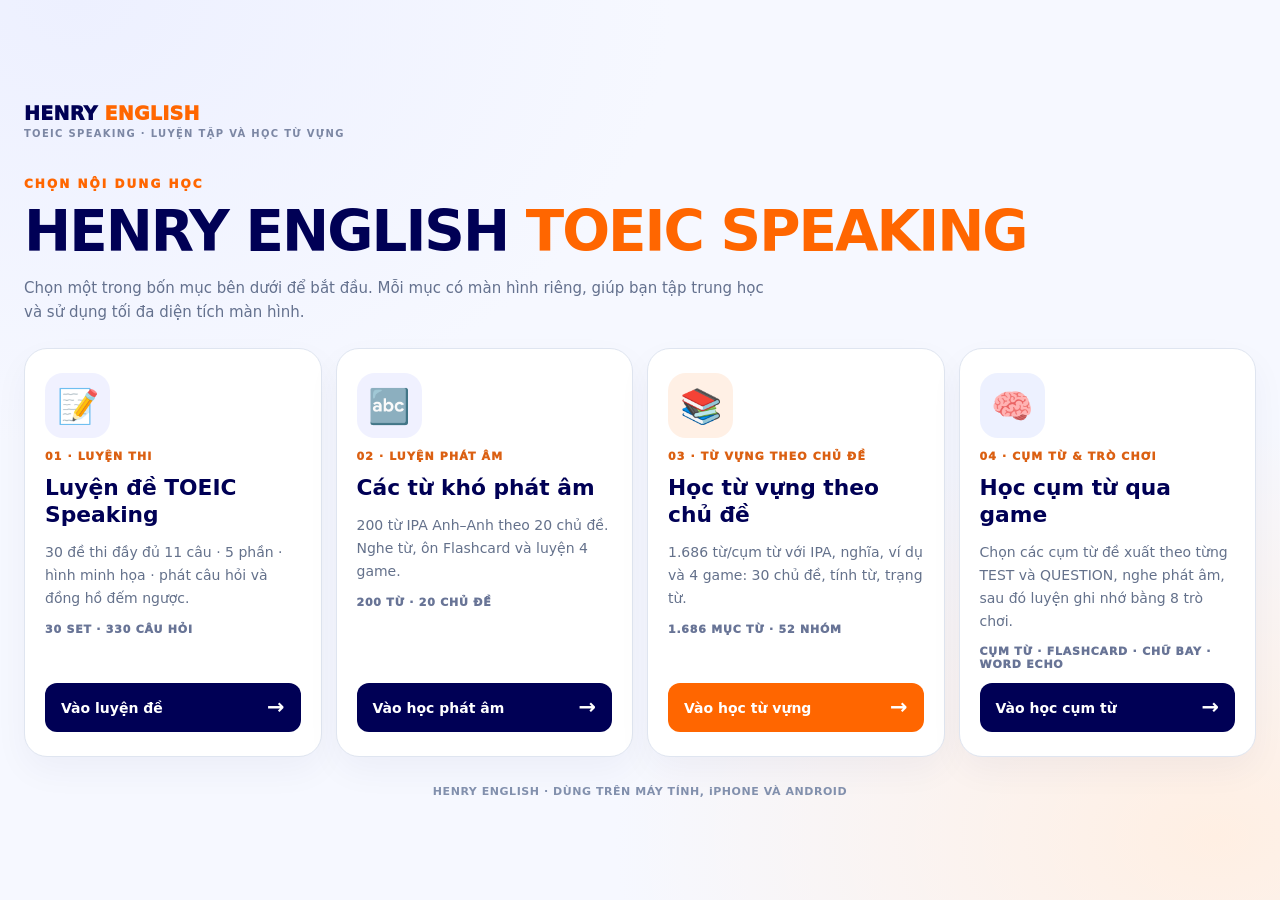
==== index.html @ 6aa45ac4 "Add files via upload" ====
<!DOCTYPE html><html lang="vi"><head><meta charset="utf-8"><meta name="viewport" content="width=device-width, initial-scale=1, viewport-fit=cover"><title>Henry English | 30 TOEIC Speaking Tests + 200 Difficult Words</title><link rel="stylesheet" href="assets/css/base.css"><link rel="stylesheet" href="assets/css/lex-551.css" id="henryLex551Styles">

<link rel="stylesheet" href="assets/css/branch-compact.css" id="henryThreeBranchCompactCSS">
<link rel="stylesheet" href="assets/css/lex-tabs.css" id="lex1686TabsStyle"><link rel="stylesheet" href="assets/css/phrase-integration.css"></head><body data-henry-page="hub"><header class="modebar"><div class="modebrand">HENRY <span>ENGLISH</span><small>TOEIC SPEAKING • 30 FULL TESTS + PRONUNCIATION</small></div><button type="button" class="returnHub" id="returnHub" aria-label="Về trang chọn bốn mục học">⌂ &nbsp; 4 mục học</button><nav class="modeactions" aria-label="Các nhánh học"><button type="button" id="modeExam" class="modebtn active" aria-pressed="true">📝 Luyện đề TOEIC (30 SET)</button><button type="button" id="modeVocab" class="modebtn" aria-pressed="false">🔤 Các từ khó phát âm</button><button type="button" id="modeLex" class="modebtn" aria-pressed="false">📚 Học từ vựng theo chủ đề (1.686 từ)</button></nav></header>
<section id="henryHub" class="henryHub" aria-label="Henry English – bốn mục học chính">
  <div class="hubInner">
    <header class="hubHeader">
      <div class="hubLogo">H<span>ENRY</span> <em>ENGLISH</em><small>TOEIC SPEAKING · LUYỆN TẬP VÀ HỌC TỪ VỰNG</small></div>
      
    </header>
    <div class="hubIntro">
      <div class="hubEyebrow">CHỌN NỘI DUNG HỌC</div>
      <h1>HENRY ENGLISH <span>TOEIC SPEAKING</span></h1>
      <p>Chọn một trong bốn mục bên dưới để bắt đầu. Mỗi mục có màn hình riêng, giúp bạn tập trung học và sử dụng tối đa diện tích màn hình.</p>
    </div>
    <div class="hubCards">
      <button type="button" class="hubCard" data-hub="exam">
        <span class="hubCardIcon">📝</span>
        <span class="hubNum">01 · LUYỆN THI</span>
        <strong>Luyện đề TOEIC Speaking</strong>
        <span class="hubText">30 đề thi đầy đủ 11 câu · 5 phần · hình minh họa · phát câu hỏi và đồng hồ đếm ngược.</span>
        <span class="hubCount">30 SET · 330 CÂU HỎI</span>
        <span class="hubEnter">Vào luyện đề <span aria-hidden="true">→</span></span>
      </button>
      <button type="button" class="hubCard" data-hub="pron">
        <span class="hubCardIcon">🔤</span>
        <span class="hubNum">02 · LUYỆN PHÁT ÂM</span>
        <strong>Các từ khó phát âm</strong>
        <span class="hubText">200 từ IPA Anh–Anh theo 20 chủ đề. Nghe từ, ôn Flashcard và luyện 4 game.</span>
        <span class="hubCount">200 TỪ · 20 CHỦ ĐỀ</span>
        <span class="hubEnter">Vào học phát âm <span aria-hidden="true">→</span></span>
      </button>
      <button type="button" class="hubCard" data-hub="lex">
        <span class="hubCardIcon">📚</span>
        <span class="hubNum">03 · TỪ VỰNG THEO CHỦ ĐỀ</span>
        <strong>Học từ vựng theo chủ đề</strong>
        <span class="hubText">1.686 từ/cụm từ với IPA, nghĩa, ví dụ và 4 game: 30 chủ đề, tính từ, trạng từ.</span>
        <span class="hubCount">1.686 MỤC TỪ · 52 NHÓM</span>
        <span class="hubEnter">Vào học từ vựng <span aria-hidden="true">→</span></span>
      </button>
      <button type="button" class="hubCard" data-hub="phrase">
        <span class="hubCardIcon">🧠</span>
        <span class="hubNum">04 · CỤM TỪ & TRÒ CHƠI</span>
        <strong>Học cụm từ qua game</strong>
        <span class="hubText">Chọn các cụm từ đề xuất theo từng TEST và QUESTION, nghe phát âm, sau đó luyện ghi nhớ bằng 8 trò chơi.</span>
        <span class="hubCount">CỤM TỪ · FLASHCARD · CHỮ BAY · WORD ECHO</span>
        <span class="hubEnter">Vào học cụm từ <span aria-hidden="true">→</span></span>
      </button>
    </div>
    <footer class="hubFooter">HENRY ENGLISH · DÙNG TRÊN MÁY TÍNH, iPHONE VÀ ANDROID</footer>
  </div>
</section>
<div class="app" id="examApp"><aside class="sidebar"><div class="brand">HENRY <span>ENGLISH</span></div><div class="sub">TOEIC SPEAKING · 30 FULL PRACTICE TESTS</div><input id="search" class="search" placeholder="Tìm SET hoặc chủ đề…" aria-label="Tìm đề"><select id="mobileSet" class="mobileSet" aria-label="Chọn đề thi"></select><nav id="setlist" class="setlist" aria-label="Danh sách 30 đề"></nav></aside><main class="main"><div class="topline"><div><h1 id="title">SET 01</h1><p>11 questions · 5 tasks · 45s/30s/15s theo từng phần</p></div><span class="chip">30 SETS · 330 QUESTIONS</span></div><div id="tabs" class="tabs"></div><section class="panel"><div class="questionhead"><strong id="qtitle">QUESTION 1</strong><span id="timing"></span></div><div class="questionbody"><p id="instruction" class="instruction"></p><div id="qcontent"></div></div><div class="controls"><button id="timerBtn" class="btn primary">▶ Bắt đầu thời gian</button><button id="audioBtn" class="btn">🔊 Nghe câu hỏi</button><button id="stopBtn" class="btn">↻ Dừng / đặt lại</button><div id="timer" class="timer"><div id="timerphase">CHUẨN BỊ</div><div class="sec" id="timersec">45</div></div></div></section><div class="footerbar"><button id="prevBtn" class="btn">← Câu trước</button><span class="progress" id="progress">Question 1 / 11</span><button id="nextBtn" class="btn primary">Câu tiếp theo →</button></div><p class="more">Hình minh họa phong cách ảnh chụp được tạo bằng AI và đã nhúng sẵn; HTML mở ngoại tuyến. Nội dung tự biên soạn, không phải đề ETS chính thức. <button id="printBtn" class="btn" style="padding:6px 9px">🖨 In đề đang chọn</button></p></main></div><section id="vocabApp" hidden aria-label="Các từ khó phát âm"><div class="vx-hero"><div><div class="vx-eyebrow">HENRY ENGLISH · SPEAKING KNOWLEDGE BANK</div><h1>CÁC TỪ KHÓ PHÁT ÂM</h1><p>200 từ vựng trong 20 chủ đề dành cho TOEIC Speaking Questions 1–2. Học IPA (UK), nghe phát âm và luyện tập bằng Flashcard, Trắc nghiệm, Chữ bay, Ghép từ dựa trên nghĩa.</p></div><div class="vx-stats"><div class="vx-stat"><strong>200</strong><small>Từ vựng</small></div><div class="vx-stat"><strong>20</strong><small>Chủ đề</small></div><div class="vx-stat"><strong>4</strong><small>Game luyện tập</small></div></div></div>
<div class="vx-filter"><div class="vx-filterline"><div><label for="vxCategory"><b>Chọn chủ đề</b></label><select id="vxCategory" aria-label="Chọn chủ đề từ vựng"></select></div><div><label for="vxSearch"><b>Tìm từ, IPA hoặc nghĩa</b></label><input id="vxSearch" type="search" placeholder="Ví dụ: itinerary, /ˈ/, thông báo…" autocomplete="off"></div></div>
<div class="vx-options"><button id="vxSelectVisible" class="vx-btn">✓ Chọn tất cả kết quả lọc</button><button id="vxSelectAll" class="vx-btn">Chọn đủ 200 từ</button><button id="vxClear" class="vx-btn">Bỏ chọn tất cả</button><label class="vx-checkline"><input type="checkbox" id="vxSelectedOnly"> Chỉ hiện từ đã chọn</label><button id="vxHotOnly" class="vx-btn" aria-pressed="false">⭐ 15 từ đặc biệt dễ sai</button></div>
<div class="vx-caption"><b id="vxCatLabel">Tất cả 20 chủ đề</b> · Hiển thị <b id="vxVisibleCount">200</b> từ · Đã chọn <b id="vxSelectionCount">200</b>/200 · <b id="vxActiveCount">200</b> từ đang dùng cho game · <b>Giọng en-GB</b> nếu trình duyệt hỗ trợ. Lựa chọn được lưu trên thiết bị này.</div></div>
<nav class="vx-nav" aria-label="Các chế độ học từ"><button class="active" type="button" aria-pressed="true" data-vx-mode="learn">📚 Học từ</button><button type="button" aria-pressed="false" data-vx-mode="flash">🗂️ Flashcard</button><button type="button" aria-pressed="false" data-vx-mode="quiz">✅ Trắc nghiệm</button><button type="button" aria-pressed="false" data-vx-mode="fly">🚀 Chữ bay</button><button type="button" aria-pressed="false" data-vx-mode="match">🧩 Ghép từ theo nghĩa</button></nav>
<div id="vxStage" class="vx-stage" aria-label="Nội dung học và trò chơi"></div><p class="vx-caption">Nguồn học liệu: danh sách 200 từ do bạn cung cấp (giữ nguyên từ vựng, IPA và nghĩa). Đây là bộ ôn tập tự biên soạn, không phải danh sách tần suất chính thức của ETS; âm đọc sử dụng giọng đọc trên thiết bị và có thể khác đôi chút so với IPA UK.</p><div id="vxAnnounce" role="status" aria-live="polite" style="position:absolute;left:-9999px;width:1px;height:1px;overflow:hidden"></div></section><section id="printPage" class="preview"></section><script src="assets/data/toeic-tests.js"></script>
<script src="assets/data/photo-map.js"></script>
<script src="assets/js/toeic-exam.js"></script><script src="assets/data/pronunciation-vocab.js"></script>
<script src="assets/js/pronunciation-games.js"></script><section id="lex551Screen" class="screen" hidden aria-label="Học từ vựng theo chủ đề và 4 game">
<div class="lexLayout">
<header class="lexTop"><button type="button" class="lexTopBtn" id="lexBack">← Trang chính</button><div class="lexTitle">HENRY ENGLISH · HỌC TỪ VỰNG THEO CHỦ ĐỀ<small>1.686 MỤC TỪ · 30 CHỦ ĐỀ + 13 NHÓM TÍNH TỪ + 9 NHÓM TRẠNG TỪ</small></div><button class="lexTopBtn" id="lexReturn">↩ Danh sách từ</button></header>
<div class="lexArea"><aside class="lexSide"><div class="lexSideHeading">📚 Chọn chủ đề</div><div class="lexCats" id="lexCats"></div></aside>
<main class="lexContent"><div id="lexListMode"><div class="lexHead"><div><div class="lexEyebrow">VOCABULARY • IPA • EXAMPLES • GAMES</div><h1 id="lexCurrentTopic">Học từ vựng</h1><p class="lexSub">Chọn từ muốn học, nghe giọng Anh–Anh và luyện bằng các trò chơi tương tác.</p></div><span class="lexStat" id="lexTotalStat">1.686 mục từ • 52 nhóm</span></div>
<div id="lexBankTabs" class="lexBankTabs" role="group" aria-label="Loại từ vựng"><button type="button" class="lexBankBtn active" data-lx="bank" data-bank="topic" aria-pressed="true">📚 30 chủ đề <b>1.200</b></button><button type="button" class="lexBankBtn" data-lx="bank" data-bank="adjective" aria-pressed="false">🟠 Tính từ <b>307</b></button><button type="button" class="lexBankBtn" data-lx="bank" data-bank="adverb" aria-pressed="false">🔵 Trạng từ <b>179</b></button></div><div class="lexToolbar"><select id="lexMobileCat" class="lexMobileCat" aria-label="Chọn chủ đề"></select><input id="lexSearch" class="lexSearch" type="search" placeholder="Tìm từ tiếng Anh, IPA hoặc nghĩa tiếng Việt..." aria-label="Tìm từ"><button class="lexBtn" type="button" data-lx="selectedOnly">Xem từ đã chọn</button><button type="button" class="lexBtn lexDensityBtn" id="lexDensityBtn" aria-pressed="false">▦ Xem đầy đủ</button></div>
<div class="lexQuick"><strong id="lexSelectedStat">0 từ đã chọn</strong><button class="lexBtn" data-lx="allVisible">✓ Chọn tất cả đang xem</button><button class="lexBtn" data-lx="noneVisible">Bỏ chọn đang xem</button><button class="lexBtn" data-lx="random20">🎲 Chọn 20 ngẫu nhiên</button><button class="lexBtn" data-lx="clearAll">Xóa toàn bộ lựa chọn</button><label style="font-size:12px;font-weight:800;color:#586682">Số câu: <select id="lexRoundSize" class="lexRoundSelect"><option value="10">10</option><option value="20" selected>20</option><option value="30">30</option><option value="all">Tất cả</option></select></label></div>
<div class="lexModeBtns"><button class="lexModeBtn" data-lx="start" data-mode="flash"><span>🃏</span>Flashcard</button><button class="lexModeBtn" data-lx="start" data-mode="quiz"><span>✅</span>Trắc nghiệm</button><button class="lexModeBtn" data-lx="start" data-mode="fly"><span>🚀</span>Chữ bay</button><button class="lexModeBtn" data-lx="start" data-mode="match"><span>🧩</span>Ghép từ – nghĩa</button></div>
<div id="lexWordList" class="lexWords"></div><p class="lexNote">Nguồn dữ liệu: HENRY ENGLISH TOEIC VOCABULARY EXPANDED 1686. IPA ở các mục bổ sung là phiên âm hướng dẫn từ công cụ en-GB, cần kiểm tra trước khi dùng chấm phát âm. Âm thanh dùng giọng có sẵn trên thiết bị.</p></div>
<div id="lexGameMode" hidden><div class="lexGameBar"><button class="lexBtn" data-lx="exit">← Trở lại chọn từ</button><strong id="lexGameName">Game</strong><span class="lexScore" id="lexGameScore">0 điểm</span></div><div class="lexGameFrame" id="lexGameStage"></div></div>
</main></div></div></section>
<script src="assets/data/lexicon-551.js"></script>
<script src="assets/js/lexicon-games.js" id="henryLex551Logic"></script>

<section id="phraseGameScreen" hidden aria-label="Học cụm từ qua 8 trò chơi">
  <iframe id="phraseGameFrame" title="TOEIC Speaking – Luyện cụm từ và trò chơi" data-src="assets/phrase-games/index.html?v=20261103-question-panel-visible-v3" allow="microphone"></iframe>
</section>
<script src="assets/js/navigation.js" id="henryThreeBranchRoutes"></script>
</body></html>
---- assets/css/base.css ----
:root{--navy:#000055;--orange:#ff6600;--bg:#f3f6fc;--ink:#162d4d;--muted:#63738a;--edge:#dde5f2;--green:#16db65}*{box-sizing:border-box}html,body{margin:0}body{font-family:system-ui,-apple-system,"Segoe UI",Arial,sans-serif;color:var(--ink);background:var(--bg);font-size:15px}button,select,input{font:inherit}button{cursor:pointer}.app{display:grid;grid-template-columns:292px minmax(0,1fr);min-height:100vh}.sidebar{background:var(--navy);color:white;position:sticky;top:0;height:100vh;display:flex;flex-direction:column;padding:20px 14px 15px;overflow:hidden}.brand{font-weight:900;letter-spacing:.7px;font-size:19px}.brand span{color:#ffb16b}.sub{color:#e0e5fd;font-size:12px;margin:2px 0 16px}.search{background:#fff;border-radius:10px;border:0;padding:10px 12px;width:100%;margin-bottom:10px;outline:0}.setlist{overflow:auto;min-height:0;padding-right:4px}.setbtn{display:block;width:100%;background:rgba(255,255,255,.11);border:1px solid rgba(255,255,255,.16);color:#fff;border-radius:10px;padding:10px 12px;margin:4px 0;text-align:left;font-size:13px}.setbtn:hover{background:#244182}.setbtn.active{background:var(--orange);border-color:var(--orange);font-weight:800}.newset:after{content:'NEW';float:right;color:#fff2c9;font-weight:900;font-size:10px}.main{min-width:0;padding:20px 26px 100px;max-width:1460px;width:100%;margin:auto}.topline{display:flex;gap:12px;align-items:center;justify-content:space-between;flex-wrap:wrap}.topline h1{color:var(--navy);font-size:clamp(22px,3vw,32px);margin:0}.topline p{margin:2px 0 0;color:var(--muted)}.mobileSet{display:none}.chip{background:#ffe5d0;color:#a83e00;font-size:12px;font-weight:800;border-radius:999px;padding:7px 12px}.tabs{display:grid;grid-template-columns:repeat(5,minmax(0,1fr));gap:8px;margin:20px 0}.tab{border:1px solid var(--edge);border-radius:12px;background:white;color:var(--navy);padding:12px 7px;min-height:63px;font-size:12px;line-height:1.4;font-weight:750}.tab small{display:block;color:var(--muted);font-size:11px;font-weight:500}.tab.active{background:var(--orange);color:white;border-color:var(--orange)}.tab.active small{color:#fff7f2}.panel{background:white;border:1px solid var(--edge);border-radius:20px;box-shadow:0 10px 24px #102b4f12;overflow:hidden}.questionhead{background:linear-gradient(100deg,var(--navy),#1d3978);color:white;padding:16px 24px;display:flex;align-items:center;justify-content:space-between;gap:12px;flex-wrap:wrap}.questionhead strong{font-size:20px}.questionbody{padding:24px;min-height:340px}.instruction{color:#557089;font-size:14px;margin:0 0 16px}.content{font-size:clamp(16px,2vw,20px);line-height:1.75;background:#f9fbff;border:1px solid #d6e2f0;border-radius:14px;padding:24px;margin:0}.picturewrap{text-align:center}.picturewrap img{max-width:100%;width:auto;max-height:490px;object-fit:contain;border-radius:13px;box-shadow:0 5px 16px #1234}.infoCard{border:1px solid #dce6f2;border-radius:12px;overflow:hidden;margin:0 0 17px}.infoHead{background:#eaf1fb;padding:15px 18px}.infoHead h3{margin:0;color:var(--navy);font-size:19px}.infoHead div{color:var(--muted);font-size:13px}.tablewrap{width:100%;overflow:auto}.tablewrap table{width:100%;border-collapse:collapse;min-width:530px;font-size:13px}.tablewrap th{background:var(--navy);color:white}.tablewrap td,.tablewrap th{padding:8px;border-bottom:1px solid #e4ebf4;text-align:left}.tablewrap tr:nth-child(even) td{background:#f6f9fc}.note{background:#fff6ef;padding:10px 17px;font-size:13px}.caller{font-size:14px;color:#35536b;margin-bottom:12px}.qprompt{background:#fffaf4;border-left:5px solid var(--orange);padding:23px;font-size:clamp(18px,2vw,22px);line-height:1.6;border-radius:11px}.controls{padding:16px 24px 23px;border-top:1px solid var(--edge);background:#fcfdff;display:flex;gap:11px;flex-wrap:wrap;align-items:center}.btn{border-radius:10px;padding:11px 16px;font-weight:800;border:1px solid var(--edge);background:white;color:var(--navy)}.btn.primary{background:var(--orange);color:white;border-color:var(--orange)}.btn:hover{filter:brightness(.96)}.btn:disabled{opacity:.4;cursor:default}.timer{border:1px solid #f8bb8c;background:#fff5eb;padding:10px 15px;border-radius:10px;min-width:152px;color:var(--navy);font-weight:850;text-align:center;display:none}.timer.show{display:block}.timer .sec{font-size:23px;font-variant-numeric:tabular-nums}.spacer{flex:1}.footerbar{display:flex;align-items:center;justify-content:space-between;gap:14px;flex-wrap:wrap;margin-top:16px}.help{color:var(--muted);font-size:13px}.progress{font-weight:800;color:var(--navy)}.more{margin-top:24px;font-size:13px;color:#6d7f90}.preview{display:none}.badge-new{background:#e9fbf0;color:#007c3d;padding:4px 8px;border-radius:7px;font-size:12px;font-weight:800}.toTop{margin:0 0 10px;display:flex;gap:8px;align-items:center}.navCollapse{display:none}@media(max-width:1020px){.app{grid-template-columns:220px minmax(0,1fr)}.main{padding:18px 16px 70px}.tabs{grid-template-columns:repeat(5,minmax(0,1fr))}.tab{font-size:10px}.questionbody{padding:17px}.questionhead{padding:14px 17px}}@media(max-width:700px){.app{display:block}.sidebar{position:relative;height:auto;padding:15px}.setlist,.search{display:none}.mobileSet{display:block;width:100%;border:0;padding:10px;border-radius:10px;background:#fff;color:#000055}.sub{margin-bottom:9px}.main{padding:13px 10px 60px}.topline h1{font-size:21px}.tabs{gap:4px;margin:12px 0}.tab{padding:9px 2px;min-height:61px;font-size:10px}.tab small{font-size:9px}.questionbody{min-height:230px;padding:14px}.content{padding:15px;line-height:1.65}.qprompt{padding:15px}.controls{padding:14px;gap:8px}.btn{padding:10px 12px}.picturewrap img{max-height:350px}}@media print{body{background:white}.sidebar,.main,.app,.tabs,.controls,.more,.footerbar{display:none!important}#printPage{display:block!important}#printPage h1{font-size:20pt;color:#000055}#printPage h2{page-break-before:always;color:#000055;font-size:15pt}#printPage h3{font-size:12pt;color:#ff6600;break-after:avoid}#printPage img{height:6cm;max-width:45%;object-fit:contain}#printPage table{border-collapse:collapse;width:100%}#printPage td,#printPage th{border:1px solid #777;padding:4px;font-size:9pt}#printPage p{font-size:10pt}#printPage .printPics{display:flex;gap:15px}#printPage .printPics figure{margin:0;width:50%}}
/* HENRY ENGLISH - Pronunciation practice branch */
[hidden]{display:none!important}
.modebar{min-height:70px;background:linear-gradient(105deg,#000044,#000077);display:flex;align-items:center;justify-content:space-between;gap:12px;flex-wrap:wrap;padding:12px clamp(15px,3vw,34px);color:#fff;position:relative;z-index:3;box-shadow:0 3px 12px #020d3c22}
.modebrand{font-size:17px;font-weight:900;letter-spacing:.35px}.modebrand span{color:#ff934a}.modebrand small{display:block;font-size:11px;font-weight:500;color:#d9dffb}
.modeactions{display:flex;gap:9px;flex-wrap:wrap}.modebtn{background:#ffffff1c;border:1px solid #ffffff67;border-radius:12px;color:white;padding:11px 16px;font-weight:800;cursor:pointer;min-height:43px}.modebtn.active{background:#ff6600;border-color:#ff6600}.modebtn:hover{filter:brightness(1.12)}
#examApp{min-height:calc(100vh - 70px)}#examApp .sidebar{height:calc(100vh - 70px);top:0}
#vocabApp{max-width:1400px;margin:0 auto;padding:22px 24px 75px;color:#152b50;min-height:calc(100vh - 70px)}
.vx-hero{background:linear-gradient(125deg,#000055,#112b73);color:white;padding:26px 28px;border-radius:20px;display:flex;justify-content:space-between;flex-wrap:wrap;gap:20px;align-items:center;box-shadow:0 15px 25px #0b215527}.vx-eyebrow{text-transform:uppercase;color:#ffc394;letter-spacing:2px;font-weight:900;font-size:12px}.vx-hero h1{font-size:clamp(22px,3vw,34px);margin:8px 0}.vx-hero p{max-width:650px;color:#dce6ff;margin:0;line-height:1.6}.vx-stats{display:flex;gap:9px;flex-wrap:wrap}.vx-stat{background:#ffffff18;padding:13px 16px;border:1px solid #ffffff40;border-radius:13px;min-width:115px;text-align:center}.vx-stat strong{display:block;font-size:26px;color:#ffbd93}.vx-stat small{font-size:12px;color:white}
.vx-filter,.vx-stage{background:#fff;border:1px solid #dbe3f1;border-radius:17px;margin-top:17px;box-shadow:0 7px 19px #09265310;padding:18px}
.vx-filterline{display:grid;grid-template-columns:minmax(190px,1fr) minmax(220px,1.35fr);gap:11px}.vx-filter select,.vx-filter input[type="search"]{width:100%;min-height:44px;padding:10px 13px;border:1px solid #c4d2e4;border-radius:10px;background:#fff;color:#162d4d;outline:none}.vx-filter select:focus-visible,.vx-filter input:focus-visible,.vx-word-select:focus-visible{outline:3px solid #ffad78;outline-offset:1px}
.vx-options{display:flex;flex-wrap:wrap;gap:9px;align-items:center;margin-top:12px}.vx-checkline{display:inline-flex;align-items:center;gap:7px;font-size:13px;font-weight:700;cursor:pointer}.vx-checkline input{accent-color:#ff6600;width:16px;height:16px}.vx-btn{min-height:40px;border:1px solid #ccd8ea;background:#fff;border-radius:10px;color:#000055;font-weight:800;padding:9px 13px;cursor:pointer}.vx-btn:hover{border-color:#ff6600}.vx-btn.primary{background:#ff6600;color:white;border-color:#ff6600}.vx-btn.navy{background:#000055;color:#fff;border-color:#000055}.vx-btn:disabled{opacity:.45;cursor:not-allowed}.vx-btn.active{background:#fff0e4;color:#b94600;border-color:#ff6600}.vx-caption{font-size:12px;color:#60738b;margin-top:10px;line-height:1.5}.vx-count{font-weight:900;color:#000055}.vx-nav{display:grid;grid-template-columns:repeat(5,minmax(0,1fr));gap:9px;margin-top:18px}.vx-nav button{border:1px solid #dce4f1;background:white;color:#000055;border-radius:13px;font-weight:850;padding:13px 8px;min-height:57px;cursor:pointer}.vx-nav button.active{background:#ff6600;color:white;border-color:#ff6600}.vx-nav button:focus-visible,.vx-btn:focus-visible,.modebtn:focus-visible{outline:3px solid #ffc299;outline-offset:2px}
.vx-head{display:flex;align-items:center;justify-content:space-between;gap:12px;flex-wrap:wrap;margin-bottom:15px}.vx-head h2{font-size:clamp(18px,2.3vw,25px);margin:0;color:#000055}.vx-head p{margin:4px 0 0;color:#5b6e84;font-size:13px}.vx-wordgrid{display:grid;grid-template-columns:repeat(2,minmax(0,1fr));gap:12px}.vx-wordcard{border:1px solid #dbe4f0;border-radius:13px;padding:15px 17px;display:flex;align-items:center;gap:14px;min-width:0}.vx-wordcard.is-selected{background:#f5f9ff;border-color:#c7d8f5}.vx-wordtext{flex:1;min-width:0}.vx-word{font-size:19px;font-weight:900;color:#000055;overflow-wrap:anywhere}.vx-ipa{font-size:13px;color:#486a90;margin-top:4px}.vx-meaning{font-size:14px;color:#293e55;margin-top:5px}.vx-note{background:#fff1df;color:#8e4600;font-size:11px;border-radius:999px;display:inline-block;padding:3px 7px;margin-top:7px}.vx-word-select{width:19px;height:19px;accent-color:#ff6600;flex-shrink:0}.vx-speak{width:42px;height:42px;flex-shrink:0;border:1px solid #bbd1ed;border-radius:10px;background:#eaf3ff;color:#000055;font-size:21px;cursor:pointer}.vx-pagination{display:flex;align-items:center;justify-content:center;gap:12px;margin-top:16px}.vx-empty{background:#f4f8ff;border:1px dashed #bdcce3;border-radius:13px;text-align:center;padding:36px;color:#526b88}
.vx-gameinfo{border-radius:12px;background:#f4f7ff;color:#24476d;padding:12px 14px;font-size:14px;margin-bottom:16px}.vx-gamebar{display:flex;justify-content:space-between;gap:10px;align-items:center;flex-wrap:wrap;margin:0 0 17px}.vx-gamebar span{font-weight:800;color:#000055}.vx-progressbar{height:9px;border-radius:99px;overflow:hidden;background:#e5eafb;margin:13px 0 16px}.vx-progressbar div{height:100%;background:linear-gradient(90deg,#ff6600,#ffb36c);transition:width .2s}
.vx-flash{max-width:760px;margin:5px auto 16px;min-height:285px;border:3px solid #e0eaf5;border-radius:22px;background:linear-gradient(155deg,#fcfdff,#e8f0fd);padding:30px 20px;display:flex;flex-direction:column;align-items:center;justify-content:center;text-align:center;gap:13px;cursor:pointer;user-select:none;box-shadow:0 11px 18px #0a235018}.vx-flash.back{background:linear-gradient(155deg,#fffaf5,#ffe9d6);border-color:#ffd9bd}.vx-side{color:#a85212;text-transform:uppercase;letter-spacing:1px;font-size:12px;font-weight:900}.vx-flashword{color:#000055;font-size:clamp(30px,5vw,54px);font-weight:900;overflow-wrap:anywhere}.vx-flashipa{color:#376089;font-size:clamp(17px,2.5vw,22px)}.vx-flashmeaning{font-size:clamp(19px,3vw,31px);font-weight:850;color:#a84900}.vx-flash small{color:#536b85}.vx-centered{display:flex;justify-content:center;align-items:center;gap:10px;flex-wrap:wrap}.vx-quizword{text-align:center;font-size:clamp(28px,4.3vw,44px);font-weight:900;color:#000055;margin:19px 0 2px}.vx-quizipa{text-align:center;color:#54718e;font-size:19px;margin:0 0 19px}.vx-choices{max-width:780px;margin:auto;display:grid;grid-template-columns:repeat(2,minmax(0,1fr));gap:12px}.vx-choice{padding:17px 18px;text-align:left;border:2px solid #dce5f3;border-radius:12px;background:#fff;color:#193958;font-size:16px;font-weight:750;min-height:70px;cursor:pointer}.vx-choice.good,.vx-match-item.good{border-color:#16db65;background:#ddfcec;color:#005e27}.vx-choice.bad,.vx-match-item.bad{border-color:#ff3b30;background:#ffeded;color:#b01b17}.vx-choice:disabled{opacity:1;cursor:default}.vx-feedback{text-align:center;min-height:32px;margin:12px auto;font-weight:850;font-size:15px}.vx-feedback.good{color:#087d41}.vx-feedback.bad{color:#d42c27}
.vx-flyboard{display:grid;grid-template-columns:repeat(4,minmax(0,1fr));grid-auto-rows:minmax(92px,auto);gap:14px;padding:19px;background:radial-gradient(circle at 15% 20%,#d4e9ff,#ecf1ff 40%,#e2e9ff);border:2px solid #cbdcf7;border-radius:18px;min-height:375px;overflow:hidden}.vx-flychip{justify-self:stretch;align-self:center;min-height:65px;border-radius:99px;border:2px solid #c2d6f4;background:white;color:#000055;padding:10px 8px;font-size:clamp(12px,1.4vw,18px);font-weight:850;overflow-wrap:anywhere;cursor:pointer;box-shadow:0 5px 12px #1b37662b;animation:vx-float var(--dur,3s) ease-in-out infinite alternate;animation-delay:var(--delay,0s)}.vx-flychip.good{background:#16db65;border-color:#16db65;color:#003b1d;animation:none}.vx-flychip.bad{background:#ff3b30;border-color:#ff3b30;color:white;animation:vx-shake .2s linear 2}@keyframes vx-float{0%{transform:translate(-3px,3px) rotate(-2deg)}100%{transform:translate(4px,-5px) rotate(2deg)}}@keyframes vx-shake{0%,100%{transform:translateX(0)}50%{transform:translateX(4px)}}
.vx-matchgrid{display:grid;grid-template-columns:1fr 1fr;gap:16px}.vx-matchcol{display:flex;flex-direction:column;gap:10px}.vx-matchcol h3{font-size:14px;margin:0;color:#000055}.vx-match-item{min-height:62px;border:2px solid #d4deed;border-radius:12px;background:#fff;color:#234060;font-weight:750;text-align:left;padding:12px;cursor:pointer;transition:background .12s,border-color .12s;overflow-wrap:anywhere}.vx-match-item.en{font-size:16px}.vx-match-item.vi{font-size:15px}.vx-match-item.picked{background:#e6f0ff;border-color:#376db8}.vx-match-item.matched{background:#dbf9ea;border-color:#16db65;color:#33654c;opacity:.72;cursor:default}.vx-match-item:disabled{cursor:default}.vx-end{text-align:center;padding:35px 16px}.vx-end h3{color:#000055;font-size:24px}.vx-end .score{font-size:40px;color:#ff6600;font-weight:950;margin:8px}
@media(max-width:900px){.vx-wordgrid{grid-template-columns:1fr}.vx-flyboard{grid-template-columns:repeat(3,minmax(0,1fr))}.vx-nav button{font-size:12px}}
@media(max-width:600px){.modebar{padding:10px 12px;align-items:stretch}.modebrand{font-size:15px}.modeactions{display:grid;grid-template-columns:1fr 1fr}.modebtn{padding:9px 7px;font-size:12px}#vocabApp{padding:12px 10px 45px}.vx-hero{padding:20px 17px}.vx-filter,.vx-stage{padding:13px}.vx-filterline{grid-template-columns:1fr}.vx-nav{display:flex;gap:7px;overflow-x:auto;scroll-snap-type:x mandatory;padding-bottom:3px}.vx-nav button{flex:0 0 auto;min-width:120px;scroll-snap-align:start;font-size:12px}.vx-choices{grid-template-columns:1fr}.vx-flyboard{grid-template-columns:repeat(2,minmax(0,1fr));gap:11px;padding:10px;grid-auto-rows:minmax(76px,auto)}.vx-flychip{font-size:13px;min-height:59px}.vx-matchgrid{gap:9px}.vx-match-item{font-size:13px!important;min-height:70px;padding:8px}.vx-wordcard{padding:12px 10px;gap:10px}.vx-hero .vx-stat{min-width:82px;padding:9px}.vx-hero .vx-stat strong{font-size:21px}}
@media print{.modebar,#vocabApp{display:none!important}}
---- assets/css/lex-551.css ----
#lex551Screen{--lxN:#000055;--lxO:#ff6600;--lxInk:#18264c;--lxLine:#e2e8f2;--lxBg:#f4f6fc;color:var(--lxInk);background:var(--lxBg);font-family:Inter,system-ui,-apple-system,'Segoe UI',Arial,sans-serif}
#lex551Screen *{box-sizing:border-box}#lex551Screen [hidden]{display:none!important}#lex551Screen button,#lex551Screen select,#lex551Screen input{font:inherit}#lex551Screen button{cursor:pointer}#lex551Screen button:focus-visible,#lex551Screen input:focus-visible,#lex551Screen select:focus-visible{outline:3px solid #ffab72;outline-offset:2px}
#lex551Screen .lexLayout{max-width:1500px;height:100%;min-height:0;display:flex;flex-direction:column;margin:auto;background:var(--lxBg)}
#lex551Screen .lexTop{flex:0 0 auto;display:flex;gap:12px;align-items:center;justify-content:space-between;background:var(--lxN);color:#fff;padding:12px 21px;min-height:70px}
#lex551Screen .lexTitle{font-size:17px;font-weight:950}#lex551Screen .lexTitle small{font-size:11px;color:#d9deff;display:block;letter-spacing:.08em;margin-top:3px}
#lex551Screen .lexTop .lexTopBtn{border:1px solid rgba(255,255,255,.28);border-radius:12px;padding:10px 14px;background:rgba(255,255,255,.1);color:#fff;font-weight:850}
#lex551Screen .lexArea{display:grid;grid-template-columns:270px minmax(0,1fr);flex:1;min-height:0;gap:14px;padding:14px;overflow:hidden}
#lex551Screen .lexSide,#lex551Screen .lexContent{min-height:0;background:#fff;border:1px solid var(--lxLine);border-radius:18px;box-shadow:0 8px 26px rgba(0,0,85,.04)}
#lex551Screen .lexSide{padding:15px;display:flex;flex-direction:column;overflow:hidden}
#lex551Screen .lexSideHeading{font-size:14px;font-weight:950;color:var(--lxN);margin-bottom:10px}
#lex551Screen .lexCats{display:flex;flex-direction:column;gap:5px;overflow:auto;padding-right:4px}
#lex551Screen .lexCatBtn{background:#fff;color:#30405f;text-align:left;border:1px solid transparent;border-radius:11px;padding:10px 10px;font-size:12px;font-weight:800;display:flex;justify-content:space-between;gap:8px;align-items:center}
#lex551Screen .lexCatBtn b{color:#8590a9}#lex551Screen .lexCatBtn.active{background:#fff1e6;border-color:#ffd9c1;color:#bb4a00}#lex551Screen .lexCatBtn.active b{color:#bb4a00}
#lex551Screen .lexContent{padding:19px;overflow-y:auto;overscroll-behavior:contain}
#lex551Screen .lexEyebrow{font-size:11px;letter-spacing:.15em;font-weight:950;color:var(--lxO)}
#lex551Screen .lexHead{display:flex;justify-content:space-between;align-items:flex-start;gap:12px}
#lex551Screen h1{margin:3px 0 7px;font-size:clamp(23px,3vw,32px);color:var(--lxN)}#lex551Screen .lexSub{margin:0;color:#6b7791;font-size:13px;line-height:1.55}
#lex551Screen .lexStat{white-space:nowrap;border-radius:999px;padding:8px 12px;background:#fff0e5;color:#c15300;font-size:12px;font-weight:950}
#lex551Screen .lexToolbar{display:flex;gap:8px;flex-wrap:wrap;align-items:center;margin:16px 0 13px}
#lex551Screen .lexSearch,#lex551Screen .lexMobileCat,#lex551Screen .lexRoundSelect{height:44px;border:1px solid #d8dfea;border-radius:11px;background:#fff;color:#18264c;padding:0 11px}
#lex551Screen .lexSearch{width:min(100%,300px);flex:1 1 210px}
#lex551Screen .lexMobileCat{display:none}
#lex551Screen .lexBtn{border:1px solid #dce1ee;background:#f7f8fc;color:var(--lxN);min-height:43px;padding:10px 12px;border-radius:11px;font-weight:850;font-size:12px}
#lex551Screen .lexBtn.primary{background:var(--lxO);color:#fff;border-color:var(--lxO)}#lex551Screen .lexBtn.navy{background:var(--lxN);color:#fff;border-color:var(--lxN)}
#lex551Screen .lexBtn:disabled{opacity:.45;cursor:default}#lex551Screen .lexQuick{display:flex;align-items:center;gap:9px;flex-wrap:wrap;border-top:1px solid var(--lxLine);padding:13px 0}
#lex551Screen .lexQuick strong{font-size:13px;margin-right:auto}#lex551Screen .lexModeBtns{display:grid;grid-template-columns:repeat(4,minmax(0,1fr));gap:9px;padding-bottom:15px}
#lex551Screen .lexModeBtn{border:1px solid #e1e7f1;border-radius:13px;background:#f7f9fd;padding:14px 8px;text-align:center;font-weight:950;color:var(--lxN);font-size:13px;min-height:72px}
#lex551Screen .lexModeBtn span{display:block;font-size:24px;margin-bottom:4px}#lex551Screen .lexModeBtn:hover{border-color:#ff9c5a;background:#fff4ec}
#lex551Screen .lexWords{display:grid;grid-template-columns:repeat(2,minmax(0,1fr));gap:10px}
#lex551Screen .lexWord{border:1px solid #e3e7f0;border-radius:14px;padding:13px;background:#fff;min-width:0}
#lex551Screen .lexWordTop{display:flex;gap:9px;align-items:start}#lex551Screen .lexWordTop label{flex:1;min-width:0;cursor:pointer}#lex551Screen .lexWordTop input{width:18px;height:18px;accent-color:#ff6600;margin:3px 0 0}
#lex551Screen .lexWord b{font-size:17px;color:#000055;overflow-wrap:anywhere}#lex551Screen .lexIPA{font-size:13px;color:#c25200;margin-top:5px;font-weight:750;overflow-wrap:anywhere}
#lex551Screen .lexMeta{font-size:11px;color:#8a95a9;margin-top:4px}#lex551Screen .lexMeaning{font-size:14px;margin:10px 0 0;font-weight:850}
#lex551Screen .lexEx{font-size:12px;line-height:1.5;border-top:1px dashed #e2e6f0;color:#62708b;margin:10px 0 0;padding-top:8px}
#lex551Screen .lexSpeak{border:0;color:#fff;background:var(--lxO);border-radius:12px;height:42px;min-width:42px;font-size:20px}
#lex551Screen .lexGameFrame{max-width:820px;margin:0 auto;padding:4px 0 12px}
#lex551Screen .lexGameBar{display:flex;align-items:center;justify-content:space-between;gap:10px;flex-wrap:wrap;margin-bottom:20px}
#lex551Screen .lexScore{font-weight:950;background:#fff2e8;color:#c55302;padding:9px 14px;border-radius:999px}
#lex551Screen .lexGameCard{border:1px solid #e0e6f1;border-radius:23px;background:#fff;padding:26px 22px;text-align:center;box-shadow:0 12px 30px rgba(0,0,85,.06)}
#lex551Screen .lexGameWord{font-size:clamp(27px,5vw,44px);font-weight:950;color:#000055;overflow-wrap:anywhere}
#lex551Screen .lexGameIpa{font-size:19px;font-weight:800;color:#dc6107;margin:10px 0 14px}
#lex551Screen .lexGameMeaning{font-size:clamp(18px,3vw,26px);font-weight:850;color:#1a2d52;line-height:1.5}
#lex551Screen .lexGamePrompt{margin:8px 0 16px;color:#61708c;font-size:13px;line-height:1.6}
#lex551Screen .lexGameActions{display:flex;gap:9px;justify-content:center;flex-wrap:wrap;margin-top:18px}
#lex551Screen .lexFlip{width:100%;min-height:245px;border:2px solid #dce3f0;border-radius:20px;background:linear-gradient(145deg,#f8f9ff,#fff);padding:24px 18px;cursor:pointer}
#lex551Screen .lexFlip .lexHint{font-size:12px;color:#8390a9;margin:14px 0 0}
#lex551Screen .lexChoices{display:grid;grid-template-columns:repeat(2,minmax(0,1fr));gap:12px;margin-top:18px}
#lex551Screen .lexChoice{border:1px solid #dfe5ef;border-radius:14px;padding:17px 12px;min-height:65px;background:#f9fafe;font-weight:850;color:#1c2b50;overflow-wrap:anywhere}
#lex551Screen .lexChoice.good{background:#e4faef;border-color:#3dbb82;color:#087247}#lex551Screen .lexChoice.bad{background:#fff0f0;border-color:#ed999a;color:#af3032}
#lex551Screen .lexFeedback{min-height:24px;margin:12px 0 0;color:#59647c;font-size:13px;font-weight:850}
#lex551Screen .lexFlyBox{height:340px;position:relative;overflow:hidden;border:2px solid #dfe5ef;border-radius:22px;background:radial-gradient(circle at 20% 15%,#eaf0ff,transparent 40%),linear-gradient(#fff,#f3f6ff);margin:14px auto 0;max-width:760px}
#lex551Screen .lexFlying{position:absolute;width:41%;height:58px;background:#fff;border:2px solid #e3dbe9;border-radius:15px;box-shadow:0 10px 23px rgba(0,0,85,.11);font-size:clamp(11px,2.4vw,17px);font-weight:950;color:#000055;white-space:normal;overflow-wrap:anywhere;touch-action:manipulation;animation:lexDrift 3.2s ease-in-out infinite alternate}
#lex551Screen .lexFlying:nth-child(1){left:5%;top:8%;animation-delay:-.3s}
#lex551Screen .lexFlying:nth-child(2){right:5%;top:12%;animation-delay:-1.6s}
#lex551Screen .lexFlying:nth-child(3){left:8%;bottom:12%;animation-delay:-1.2s}
#lex551Screen .lexFlying:nth-child(4){right:7%;bottom:8%;animation-delay:-2.5s}
@keyframes lexDrift{0%{transform:translate(-4px,0) rotate(-1.5deg)}50%{transform:translate(9px,15px) rotate(1.4deg)}100%{transform:translate(0,-11px) rotate(-.7deg)}}
#lex551Screen .lexFlying.good{background:#d9fae9;border-color:#32b97a}#lex551Screen .lexFlying.bad{background:#ffe6e6;border-color:#e76969}
#lex551Screen .lexMatchGrid{display:grid;grid-template-columns:repeat(2,minmax(0,1fr));gap:14px;margin:15px 0 0}
#lex551Screen .lexMatchColumn{display:grid;gap:8px}
#lex551Screen .lexMatchOption{min-height:47px;border-radius:12px;background:#f8faff;border:1px solid #e1e7f2;color:#000055;font-size:13px;font-weight:850;padding:10px;overflow-wrap:anywhere}
#lex551Screen .lexMatchOption.on{border-color:#ff6600;background:#fff0e5}#lex551Screen .lexMatchOption.done{opacity:.24;pointer-events:none;background:#def8eb;border-color:#40b987}
#lex551Screen .lexMatchOption.bad{border-color:#e46464;background:#ffe7e7}
#lex551Screen .lexDone{padding:40px 15px}#lex551Screen .lexDone b{display:block;color:#000055;font-size:27px;margin-bottom:9px}
#lex551Screen .lexNote{font-size:12px;color:#7a859d;line-height:1.6;margin-top:13px}
@media(max-width:900px){#lex551Screen .lexArea{grid-template-columns:1fr;overflow-y:auto}#lex551Screen .lexSide{display:none}#lex551Screen .lexContent{overflow:visible}#lex551Screen .lexMobileCat{display:block;flex:1 1 100%;width:100%}#lex551Screen .lexWords{grid-template-columns:1fr}}
@media(max-width:550px){#lex551Screen .lexTop{padding:12px;gap:5px}#lex551Screen .lexTitle{font-size:13px}#lex551Screen .lexTop .lexTopBtn{font-size:11px;padding:10px}#lex551Screen .lexArea{padding:8px;gap:0}#lex551Screen .lexContent{border-radius:12px;padding:13px}#lex551Screen .lexModeBtns{grid-template-columns:repeat(2,1fr)}#lex551Screen .lexQuick .lexBtn{flex:1 1 42%}#lex551Screen .lexGameCard{padding:16px 11px}#lex551Screen .lexFlyBox{height:330px}#lex551Screen .lexMatchGrid{gap:8px}#lex551Screen .lexMatchOption{font-size:12px;padding:8px 5px}#lex551Screen .lexHead{display:block}#lex551Screen .lexStat{display:inline-flex;margin-top:9px}#lex551Screen .lexChoices{gap:8px}#lex551Screen .lexChoice{padding:12px 7px}}
@media print{#lex551Screen{display:none!important}}
---- assets/css/branch-compact.css ----
/* Three large, distinct entrances. Never show a branch underneath the hub. */
body[data-henry-page="hub"]{overflow-x:hidden;background:#f5f7fe}
body[data-henry-page="hub"] .modebar{display:none!important}
body[data-henry-page="hub"] #examApp,
body[data-henry-page="hub"] #vocabApp,
body[data-henry-page="hub"] #lex551Screen{display:none!important}
body[data-henry-page="exam"] #henryHub,
body[data-henry-page="pron"] #henryHub,
body[data-henry-page="lex"] #henryHub{display:none!important}
body[data-henry-page="lex"] .modebar{display:none!important}
body[data-henry-page="lex"]{overflow:hidden}
.returnHub{border:1px solid #ffffff50;background:#ffffff1b;color:#fff;border-radius:12px;min-height:38px;padding:7px 15px;font-size:13px;font-weight:850;cursor:pointer;white-space:nowrap}
.returnHub:hover{background:#ff6600;border-color:#ff6600}
.modeactions{display:none!important}
.modebar{min-height:56px;padding:7px clamp(15px,2vw,28px)}
.modebrand{font-size:16px}.modebrand small{font-size:10px}
#examApp{min-height:calc(100dvh - 56px)}
#examApp .sidebar{height:calc(100dvh - 56px)}
.henryHub{min-height:100dvh;display:flex;align-items:center;justify-content:center;padding:24px;background:radial-gradient(ellipse at 6% 0%,#edf0ff 0,transparent 35%),radial-gradient(ellipse at 95% 93%,#ffefe3 0,transparent 35%),#f6f8ff;font-family:system-ui,-apple-system,'Segoe UI',Arial,sans-serif}
.hubInner{width:min(1320px,100%);margin:auto}
.hubHeader{display:flex;justify-content:space-between;align-items:center;gap:15px;margin-bottom:38px}
.hubLogo{font-size:19px;font-weight:1000;letter-spacing:.015em;color:#000055}
.hubLogo>span{color:#000055}.hubLogo em{font-style:normal;color:#ff6600}
.hubLogo small{display:block;font-size:10px;letter-spacing:.13em;font-weight:800;margin-top:4px;color:#7c87a4}
.hubTag{font-size:11px;border:1px solid #dfe3f2;background:#fff;border-radius:999px;color:#66718e;padding:9px 14px;font-weight:850}
.hubIntro{margin-bottom:24px}
.hubEyebrow{font-size:12px;letter-spacing:.17em;color:#ff6600;font-weight:950}
.hubIntro h1{font-size:clamp(32px,4.4vw,62px);color:#000055;line-height:1.14;letter-spacing:-.035em;margin:9px 0 12px}
.hubIntro h1 span{color:#ff6600}
.hubIntro p{font-size:15px;color:#64718e;line-height:1.6;max-width:740px;margin:0}
.hubCards{display:grid;grid-template-columns:repeat(3,minmax(0,1fr));gap:18px}
.hubCard{font:inherit;cursor:pointer;display:flex;flex-direction:column;align-items:flex-start;text-align:left;gap:12px;padding:29px 27px;min-height:338px;border:1px solid #dfe5f0;border-radius:23px;background:#fff;color:#000055;box-shadow:0 14px 35px rgba(0,0,85,.045);transition:transform .18s ease,box-shadow .18s ease,border-color .18s ease}
.hubCard:hover,.hubCard:focus-visible{transform:translateY(-4px);border-color:#ff8c47;box-shadow:0 22px 45px rgba(0,0,85,.12);outline:none}
.hubCard:active{transform:scale(.992)}
.hubCardIcon{display:grid;place-items:center;font-size:34px;width:65px;height:65px;background:#f0f1ff;border-radius:18px}
.hubCard:nth-child(3) .hubCardIcon{background:#fff0e5}
.hubNum{font-size:11px;letter-spacing:.1em;color:#db6012;font-weight:950}
.hubCard strong{font-size:clamp(21px,2vw,26px);line-height:1.23;color:#000055}
.hubText{font-size:14px;color:#64718b;line-height:1.65;min-height:70px}
.hubCount{font-weight:950;font-size:11px;letter-spacing:.07em;color:#687496}
.hubEnter{align-self:stretch;margin-top:auto;display:flex;align-items:center;justify-content:space-between;background:#000055;color:white;border-radius:12px;font-weight:900;font-size:14px;padding:14px 16px}
.hubCard:nth-child(3) .hubEnter{background:#ff6600}
.hubEnter span{font-size:21px;line-height:1}
.hubFooter{margin-top:28px;font-size:11px;font-weight:750;letter-spacing:.05em;text-align:center;color:#8290ad}
/* Tighten the vocabulary workbench; reserve a true internal scrolling viewport for cards. */
#lex551Screen{display:block;height:100dvh;min-height:0;overflow:hidden}
#lex551Screen[hidden]{display:none!important}
#lex551Screen .lexLayout{height:100%;max-width:1680px}
#lex551Screen .lexTop{min-height:54px;max-height:58px;padding:8px 14px}
#lex551Screen .lexTitle{font-size:14px}
#lex551Screen .lexTitle small{font-size:9px;margin-top:1px}
#lex551Screen .lexTop .lexTopBtn{min-height:34px;padding:7px 10px;font-size:11px}
#lex551Screen .lexArea{grid-template-columns:228px minmax(0,1fr);padding:9px;gap:9px;min-height:0;flex:1;overflow:hidden}
#lex551Screen .lexSide{padding:11px;border-radius:13px}
#lex551Screen .lexSideHeading{margin-bottom:5px}
#lex551Screen .lexCatBtn{padding:7px 8px;font-size:11px;line-height:1.35}
#lex551Screen .lexCats{gap:2px;scrollbar-width:thin}
#lex551Screen .lexContent{overflow:hidden;min-height:0;padding:11px 12px;border-radius:13px;display:flex;flex-direction:column}
#lex551Screen #lexListMode{display:flex;flex-direction:column;min-height:0;flex:1;overflow:hidden}
#lex551Screen #lexGameMode:not([hidden]){display:flex;flex-direction:column;min-height:0;overflow-y:auto;flex:1}
#lex551Screen .lexEyebrow{font-size:9px;letter-spacing:.1em}
#lex551Screen h1{font-size:clamp(20px,2.3vw,26px);margin:1px 0 2px}
#lex551Screen .lexSub{font-size:11px;line-height:1.25}
#lex551Screen .lexStat{font-size:10px;padding:6px 9px}
#lex551Screen .lexToolbar{margin:8px 0;gap:7px;flex-wrap:nowrap}
#lex551Screen .lexSearch{height:37px;min-width:80px;flex:1 1 auto;width:auto}
#lex551Screen .lexBtn{min-height:35px;font-size:11px;padding:7px 9px;white-space:normal}
#lex551Screen .lexQuick{padding:7px 0;gap:5px}
#lex551Screen .lexQuick strong{font-size:11px;white-space:nowrap}
#lex551Screen .lexRoundSelect{height:34px;padding:0 8px}
#lex551Screen .lexModeBtns{padding:0 0 8px;gap:7px}
#lex551Screen .lexModeBtn{padding:8px 5px;min-height:44px;font-size:12px;line-height:1.2}
#lex551Screen .lexModeBtn span{display:inline;font-size:17px;margin-right:5px}
#lex551Screen .lexWords{flex:1;min-height:0;overflow-y:auto;overscroll-behavior:contain;scrollbar-gutter:stable;padding:3px 6px 8px 2px;align-content:start;grid-template-columns:repeat(3,minmax(0,1fr));gap:7px;scrollbar-width:thin;scrollbar-color:#b7c3d9 #f0f3fa}
#lex551Screen .lexWords::-webkit-scrollbar{width:9px}
#lex551Screen .lexWords::-webkit-scrollbar-thumb{background:#b7c3d9;border-radius:10px}
#lex551Screen .lexWords::-webkit-scrollbar-track{background:#f0f3fa;border-radius:10px}
#lex551Screen .lexWord{padding:10px;border-radius:11px;min-width:0;align-self:stretch}
#lex551Screen .lexWord b{font-size:15px;line-height:1.25}
#lex551Screen .lexWordTop{gap:6px}
#lex551Screen .lexWordTop input{width:16px;height:16px;flex-shrink:0}
#lex551Screen .lexSpeak{height:34px;min-width:34px;font-size:16px;border-radius:9px}
#lex551Screen .lexIPA{font-size:11px;margin-top:2px}
#lex551Screen .lexMeta{font-size:10px;margin-top:2px}
#lex551Screen .lexMeaning{font-size:12px;margin:6px 0 0;line-height:1.4}
#lex551Screen .lexEx{font-size:11px;line-height:1.4;margin:6px 0 0;padding-top:5px;display:-webkit-box;-webkit-line-clamp:2;-webkit-box-orient:vertical;overflow:hidden}
#lex551Screen .lexNote{display:none}
#lex551Screen[data-lex-view="full"] .lexWords{grid-template-columns:repeat(2,minmax(0,1fr))}
#lex551Screen[data-lex-view="full"] .lexWord{padding:13px}
#lex551Screen[data-lex-view="full"] .lexEx{display:block;overflow:visible}
#lex551Screen .lexGameBar{margin-bottom:9px}
#lex551Screen .lexGameFrame{max-width:880px;width:100%}
@media(max-width:1150px){#lex551Screen .lexWords{grid-template-columns:repeat(2,minmax(0,1fr))}}
@media(max-width:900px){
 .henryHub{padding:20px}.hubCards{gap:12px}.hubCard{padding:22px 18px;min-height:360px}.hubCard strong{font-size:21px}
 #lex551Screen .lexArea{display:flex;flex-direction:column;min-height:0;overflow:hidden}
 #lex551Screen .lexSide{display:none}
 #lex551Screen .lexContent{flex:1;overflow:hidden;min-height:0}
 #lex551Screen .lexMobileCat{display:block;width:45%;height:37px;flex:0 1 45%}
 #lex551Screen .lexToolbar{flex-wrap:wrap}
 #lex551Screen .lexWords{grid-template-columns:repeat(2,minmax(0,1fr))}
}
@media(max-width:720px){
 .henryHub{padding:18px 12px;align-items:flex-start}
 .hubHeader{margin-bottom:20px}.hubTag{display:none}.hubIntro h1{font-size:clamp(29px,6vw,42px)}.hubIntro p{font-size:13px}
 .hubCards{grid-template-columns:1fr;gap:10px}
 .hubCard{min-height:0;display:grid;grid-template-columns:50px minmax(0,1fr);column-gap:12px;row-gap:7px;padding:15px}
 .hubCardIcon{grid-row:1 / span 3;width:48px;height:48px;font-size:24px;border-radius:13px}
 .hubCard strong{font-size:19px}.hubCard .hubNum{font-size:10px}
 .hubCard .hubText,.hubCard .hubCount,.hubCard .hubEnter{grid-column:1 / -1}
 .hubText{min-height:0;font-size:12px}.hubEnter{margin-top:4px;padding:11px 13px}.hubFooter{line-height:1.6}
 .modebar{min-height:52px;padding:8px 12px}.modebrand{font-size:13px}.modebrand small{font-size:9px}.returnHub{font-size:11px;padding:7px 10px}
 #examApp .sidebar{height:auto}
 #lex551Screen .lexArea{padding:5px}
 #lex551Screen .lexTop{padding:6px;min-height:48px}
 #lex551Screen .lexTitle{font-size:11px}
 #lex551Screen .lexTitle small{font-size:8px;letter-spacing:0}
 #lex551Screen .lexTop .lexTopBtn{padding:6px;font-size:10px}
 #lex551Screen .lexContent{padding:8px}
 #lex551Screen .lexEyebrow{display:none}
 #lex551Screen h1{font-size:19px}
 #lex551Screen .lexSub{display:none}
 #lex551Screen .lexStat{font-size:9px;padding:5px;white-space:normal}
 #lex551Screen .lexWords{grid-template-columns:1fr;gap:6px}
 #lex551Screen .lexWord{padding:9px}
 #lex551Screen .lexQuick{max-height:88px;overflow-y:auto}
 #lex551Screen .lexQuick .lexBtn{flex:0 1 auto;min-height:32px;padding:5px 7px}
 #lex551Screen .lexModeBtns{grid-template-columns:repeat(2,minmax(0,1fr));gap:5px}
 #lex551Screen .lexModeBtn{min-height:35px;padding:5px;font-size:11px}
 #lex551Screen .lexToolbar{margin:5px 0}
 #lex551Screen .lexMobileCat{width:100%;flex:1 1 100%}
 #lex551Screen .lexSearch{flex:1 1 145px;width:auto}
}
@media(max-height:650px) and (min-width:901px){#lex551Screen .lexSub{display:none}#lex551Screen .lexEyebrow{display:none}}
@media print{.henryHub{display:none!important}}
---- assets/css/lex-tabs.css ----
#lex551Screen .lexBankTabs{display:grid;grid-template-columns:repeat(3,minmax(0,1fr));gap:7px;margin:7px 0 3px;flex-shrink:0}
#lex551Screen .lexBankBtn{border:1px solid #dce3f2;background:#f4f6fc;color:#000055;border-radius:11px;padding:8px 11px;min-height:42px;font-weight:900;font-size:12px;cursor:pointer;display:flex;justify-content:center;align-items:center;gap:7px;white-space:nowrap}
#lex551Screen .lexBankBtn b{background:#fff;padding:3px 7px;border-radius:999px;font-size:11px;color:#d45500}
#lex551Screen .lexBankBtn.active{background:#000055;color:white;border-color:#000055;box-shadow:0 5px 15px rgba(0,0,85,.13)}
#lex551Screen .lexBankBtn:focus-visible{outline:3px solid #ff6600;outline-offset:2px}
#lex551Screen .lexWord{overflow-wrap:anywhere}
@media(max-width:720px){#lex551Screen .lexBankTabs{gap:4px;margin:5px 0 2px}#lex551Screen .lexBankBtn{font-size:10px;padding:5px 2px;gap:3px;min-height:38px}#lex551Screen .lexBankBtn b{font-size:9px;padding:2px 3px}}
---- assets/css/phrase-integration.css ----
/* TOEIC Speaking: isolated module #04. No styles of existing branches are changed. */
.hubCards{grid-template-columns:repeat(4,minmax(0,1fr));gap:14px}
.hubCard{padding:24px 20px;min-height:340px}
.hubCard strong{font-size:clamp(19px,1.7vw,23px)}
.hubCard:nth-child(4) .hubCardIcon{background:#edf1ff}
.hubCard:nth-child(4) .hubEnter{background:#000055}
body[data-henry-page="phrase"]{overflow:hidden;background:#f5f7fe}
body[data-henry-page="phrase"] .modebar{display:none!important}
body[data-henry-page="phrase"] #henryHub,
body[data-henry-page="phrase"] #examApp,
body[data-henry-page="phrase"] #vocabApp,
body[data-henry-page="phrase"] #lex551Screen{display:none!important}
body[data-henry-page="hub"] #phraseGameScreen{display:none!important}
#phraseGameScreen{display:block;width:100%;height:100dvh;overflow:hidden;margin:0;padding:0}
#phraseGameScreen[hidden]{display:none!important}
#phraseGameFrame{display:block;width:100%;height:100%;border:0;background:#f5f7fe}
@media(max-width:1100px) and (min-width:721px){.hubCards{grid-template-columns:repeat(2,minmax(0,1fr))}.hubCard{min-height:305px}}
@media(max-width:720px){.hubCards{grid-template-columns:1fr}.hubCard{min-height:0;padding:15px}.hubCard strong{font-size:19px}}
@media print{#phraseGameScreen{display:none!important}}
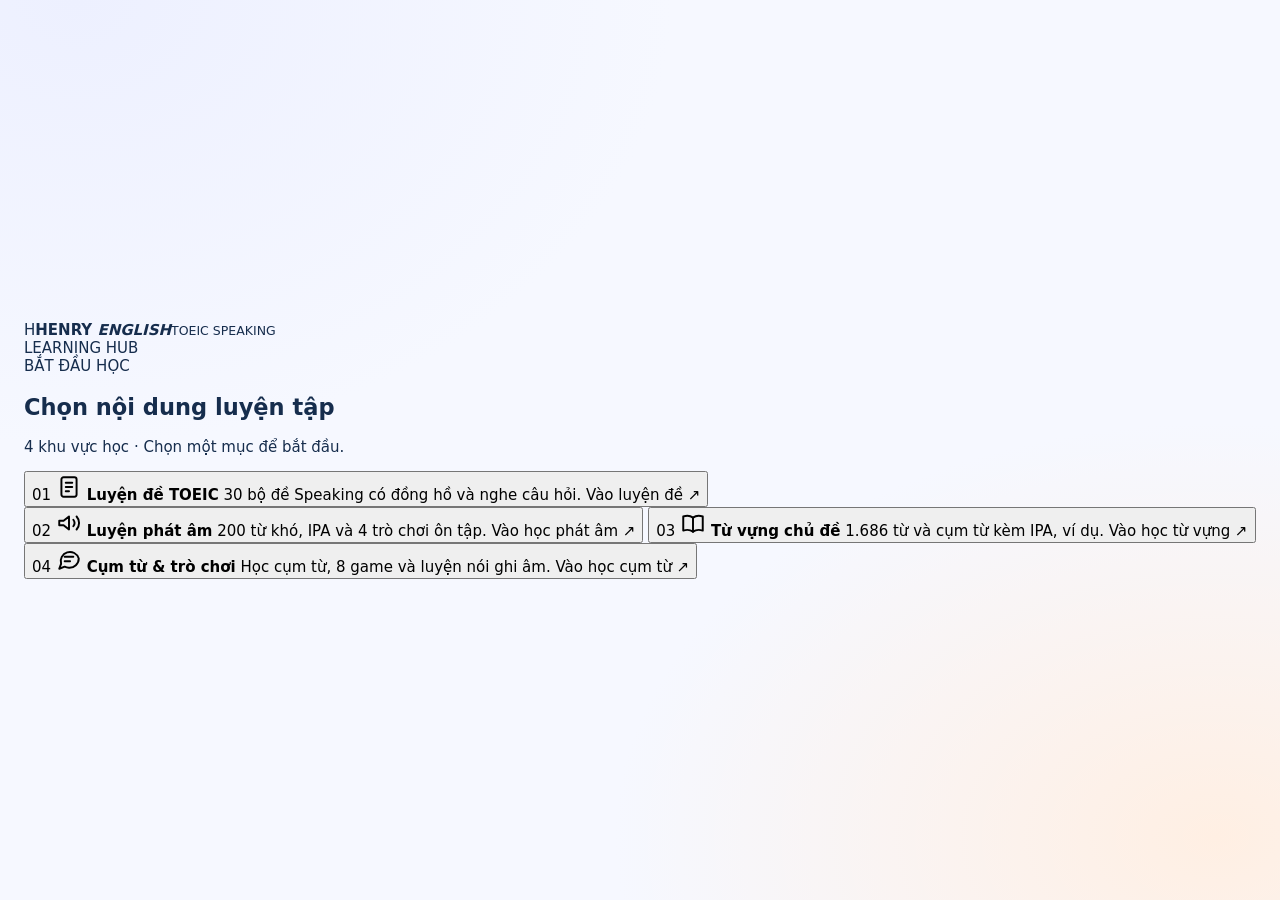
==== commit fac8f18c: "Add files via upload" ====
--- a/index.html
+++ b/index.html
@@ -1,53 +1,47 @@
 <!DOCTYPE html><html lang="vi"><head><meta charset="utf-8"><meta name="viewport" content="width=device-width, initial-scale=1, viewport-fit=cover"><title>Henry English | 30 TOEIC Speaking Tests + 200 Difficult Words</title><link rel="stylesheet" href="assets/css/base.css"><link rel="stylesheet" href="assets/css/lex-551.css" id="henryLex551Styles">
 
 <link rel="stylesheet" href="assets/css/branch-compact.css" id="henryThreeBranchCompactCSS">
-<link rel="stylesheet" href="assets/css/lex-tabs.css" id="lex1686TabsStyle"><link rel="stylesheet" href="assets/css/phrase-integration.css"></head><body data-henry-page="hub"><header class="modebar"><div class="modebrand">HENRY <span>ENGLISH</span><small>TOEIC SPEAKING • 30 FULL TESTS + PRONUNCIATION</small></div><button type="button" class="returnHub" id="returnHub" aria-label="Về trang chọn bốn mục học">⌂ &nbsp; 4 mục học</button><nav class="modeactions" aria-label="Các nhánh học"><button type="button" id="modeExam" class="modebtn active" aria-pressed="true">📝 Luyện đề TOEIC (30 SET)</button><button type="button" id="modeVocab" class="modebtn" aria-pressed="false">🔤 Các từ khó phát âm</button><button type="button" id="modeLex" class="modebtn" aria-pressed="false">📚 Học từ vựng theo chủ đề (1.686 từ)</button></nav></header>
-<section id="henryHub" class="henryHub" aria-label="Henry English – bốn mục học chính">
-  <div class="hubInner">
-    <header class="hubHeader">
-      <div class="hubLogo">H<span>ENRY</span> <em>ENGLISH</em><small>TOEIC SPEAKING · LUYỆN TẬP VÀ HỌC TỪ VỰNG</small></div>
-      
+<link rel="stylesheet" href="assets/css/lex-tabs.css" id="lex1686TabsStyle"><link rel="stylesheet" href="assets/css/phrase-integration.css"><link rel="stylesheet" href="assets/css/hub-minimal.css"></head><body data-henry-page="hub"><header class="modebar"><div class="modebrand">HENRY <span>ENGLISH</span><small>TOEIC SPEAKING • 30 FULL TESTS + PRONUNCIATION</small></div><button type="button" class="returnHub" id="returnHub" aria-label="Về trang chọn bốn mục học">⌂ &nbsp; 4 mục học</button><nav class="modeactions" aria-label="Các nhánh học"><button type="button" id="modeExam" class="modebtn active" aria-pressed="true">📝 Luyện đề TOEIC (30 SET)</button><button type="button" id="modeVocab" class="modebtn" aria-pressed="false">🔤 Các từ khó phát âm</button><button type="button" id="modeLex" class="modebtn" aria-pressed="false">📚 Học từ vựng theo chủ đề (1.686 từ)</button></nav></header>
+<section id="henryHub" class="henryHub" aria-label="Chọn nội dung TOEIC Speaking">
+  <div class="hubMinimalWrap">
+    <header class="hubMinimalTop">
+      <div class="hubMinimalBrand"><span class="hubBrandMark">H</span><span><strong>HENRY <em>ENGLISH</em></strong><small>TOEIC SPEAKING</small></span></div>
+      <span class="hubTopLabel">LEARNING HUB</span>
     </header>
-    <div class="hubIntro">
-      <div class="hubEyebrow">CHỌN NỘI DUNG HỌC</div>
-      <h1>HENRY ENGLISH <span>TOEIC SPEAKING</span></h1>
-      <p>Chọn một trong bốn mục bên dưới để bắt đầu. Mỗi mục có màn hình riêng, giúp bạn tập trung học và sử dụng tối đa diện tích màn hình.</p>
+    <div class="hubMinimalIntro">
+      <div><span class="hubMiniEyebrow">BẮT ĐẦU HỌC</span><h1>Chọn nội dung <span>luyện tập</span></h1></div>
+      <p>4 khu vực học · Chọn một mục để bắt đầu.</p>
     </div>
-    <div class="hubCards">
-      <button type="button" class="hubCard" data-hub="exam">
-        <span class="hubCardIcon">📝</span>
-        <span class="hubNum">01 · LUYỆN THI</span>
-        <strong>Luyện đề TOEIC Speaking</strong>
-        <span class="hubText">30 đề thi đầy đủ 11 câu · 5 phần · hình minh họa · phát câu hỏi và đồng hồ đếm ngược.</span>
-        <span class="hubCount">30 SET · 330 CÂU HỎI</span>
-        <span class="hubEnter">Vào luyện đề <span aria-hidden="true">→</span></span>
+    <div class="hubMinimalCards">
+      <button type="button" class="hubMinimalCard" data-hub="exam">
+        <span class="hubMinimalNum">01</span>
+        <span class="hubMinimalIcon" aria-hidden="true"><svg viewBox="0 0 24 24" width="26" height="26" fill="none" stroke="currentColor" stroke-width="1.8" stroke-linecap="round" stroke-linejoin="round"><rect x="5" y="3" width="14" height="18" rx="2"/><path d="M9 8h6M9 12h6M9 16h3"/></svg></span>
+        <strong>Luyện đề TOEIC</strong>
+        <span class="hubMinimalText">30 bộ đề Speaking có đồng hồ và nghe câu hỏi.</span>
+        <span class="hubMinimalGo">Vào luyện đề <span aria-hidden="true">↗</span></span>
       </button>
-      <button type="button" class="hubCard" data-hub="pron">
-        <span class="hubCardIcon">🔤</span>
-        <span class="hubNum">02 · LUYỆN PHÁT ÂM</span>
-        <strong>Các từ khó phát âm</strong>
-        <span class="hubText">200 từ IPA Anh–Anh theo 20 chủ đề. Nghe từ, ôn Flashcard và luyện 4 game.</span>
-        <span class="hubCount">200 TỪ · 20 CHỦ ĐỀ</span>
-        <span class="hubEnter">Vào học phát âm <span aria-hidden="true">→</span></span>
+      <button type="button" class="hubMinimalCard" data-hub="pron">
+        <span class="hubMinimalNum">02</span>
+        <span class="hubMinimalIcon" aria-hidden="true"><svg viewBox="0 0 24 24" width="26" height="26" fill="none" stroke="currentColor" stroke-width="1.8" stroke-linecap="round" stroke-linejoin="round"><path d="M3 10v4h4l5 4V6L7 10H3Z"/><path d="M16 9a5 5 0 0 1 0 6M19 6a9 9 0 0 1 0 12"/></svg></span>
+        <strong>Luyện phát âm</strong>
+        <span class="hubMinimalText">200 từ khó, IPA và 4 trò chơi ôn tập.</span>
+        <span class="hubMinimalGo">Vào học phát âm <span aria-hidden="true">↗</span></span>
       </button>
-      <button type="button" class="hubCard" data-hub="lex">
-        <span class="hubCardIcon">📚</span>
-        <span class="hubNum">03 · TỪ VỰNG THEO CHỦ ĐỀ</span>
-        <strong>Học từ vựng theo chủ đề</strong>
-        <span class="hubText">1.686 từ/cụm từ với IPA, nghĩa, ví dụ và 4 game: 30 chủ đề, tính từ, trạng từ.</span>
-        <span class="hubCount">1.686 MỤC TỪ · 52 NHÓM</span>
-        <span class="hubEnter">Vào học từ vựng <span aria-hidden="true">→</span></span>
+      <button type="button" class="hubMinimalCard" data-hub="lex">
+        <span class="hubMinimalNum">03</span>
+        <span class="hubMinimalIcon" aria-hidden="true"><svg viewBox="0 0 24 24" width="26" height="26" fill="none" stroke="currentColor" stroke-width="1.8" stroke-linecap="round" stroke-linejoin="round"><path d="M12 7c-2.8-2-6-2-9-1v13c3-1 6.2-1 9 1 2.8-2 6-2 9-1V6c-3-1-6.2-1-9 1Z"/><path d="M12 7v13"/></svg></span>
+        <strong>Từ vựng chủ đề</strong>
+        <span class="hubMinimalText">1.686 từ và cụm từ kèm IPA, ví dụ.</span>
+        <span class="hubMinimalGo">Vào học từ vựng <span aria-hidden="true">↗</span></span>
       </button>
-      <button type="button" class="hubCard" data-hub="phrase">
-        <span class="hubCardIcon">🧠</span>
-        <span class="hubNum">04 · CỤM TỪ & TRÒ CHƠI</span>
-        <strong>Học cụm từ qua game</strong>
-        <span class="hubText">Chọn các cụm từ đề xuất theo từng TEST và QUESTION, nghe phát âm, sau đó luyện ghi nhớ bằng 8 trò chơi.</span>
-        <span class="hubCount">CỤM TỪ · FLASHCARD · CHỮ BAY · WORD ECHO</span>
-        <span class="hubEnter">Vào học cụm từ <span aria-hidden="true">→</span></span>
+      <button type="button" class="hubMinimalCard" data-hub="phrase">
+        <span class="hubMinimalNum">04</span>
+        <span class="hubMinimalIcon" aria-hidden="true"><svg viewBox="0 0 24 24" width="26" height="26" fill="none" stroke="currentColor" stroke-width="1.8" stroke-linecap="round" stroke-linejoin="round"><path d="M8 10h8M8 14h5"/><path d="M21 11.5a8.5 8.5 0 0 1-9 8.5 9 9 0 0 1-4-.9L3 21l1.7-4.5A8.5 8.5 0 1 1 21 11.5Z"/></svg></span>
+        <strong>Cụm từ & trò chơi</strong>
+        <span class="hubMinimalText">Học cụm từ, 8 game và luyện nói ghi âm.</span>
+        <span class="hubMinimalGo">Vào học cụm từ <span aria-hidden="true">↗</span></span>
       </button>
     </div>
-    <footer class="hubFooter">HENRY ENGLISH · DÙNG TRÊN MÁY TÍNH, iPHONE VÀ ANDROID</footer>
   </div>
 </section>
 <div class="app" id="examApp"><aside class="sidebar"><div class="brand">HENRY <span>ENGLISH</span></div><div class="sub">TOEIC SPEAKING · 30 FULL PRACTICE TESTS</div><input id="search" class="search" placeholder="Tìm SET hoặc chủ đề…" aria-label="Tìm đề"><select id="mobileSet" class="mobileSet" aria-label="Chọn đề thi"></select><nav id="setlist" class="setlist" aria-label="Danh sách 30 đề"></nav></aside><main class="main"><div class="topline"><div><h1 id="title">SET 01</h1><p>11 questions · 5 tasks · 45s/30s/15s theo từng phần</p></div><span class="chip">30 SETS · 330 QUESTIONS</span></div><div id="tabs" class="tabs"></div><section class="panel"><div class="questionhead"><strong id="qtitle">QUESTION 1</strong><span id="timing"></span></div><div class="questionbody"><p id="instruction" class="instruction"></p><div id="qcontent"></div></div><div class="controls"><button id="timerBtn" class="btn primary">▶ Bắt đầu thời gian</button><button id="audioBtn" class="btn">🔊 Nghe câu hỏi</button><button id="stopBtn" class="btn">↻ Dừng / đặt lại</button><div id="timer" class="timer"><div id="timerphase">CHUẨN BỊ</div><div class="sec" id="timersec">45</div></div></div></section><div class="footerbar"><button id="prevBtn" class="btn">← Câu trước</button><span class="progress" id="progress">Question 1 / 11</span><button id="nextBtn" class="btn primary">Câu tiếp theo →</button></div><p class="more">Hình minh họa phong cách ảnh chụp được tạo bằng AI và đã nhúng sẵn; HTML mở ngoại tuyến. Nội dung tự biên soạn, không phải đề ETS chính thức. <button id="printBtn" class="btn" style="padding:6px 9px">🖨 In đề đang chọn</button></p></main></div><section id="vocabApp" hidden aria-label="Các từ khó phát âm"><div class="vx-hero"><div><div class="vx-eyebrow">HENRY ENGLISH · SPEAKING KNOWLEDGE BANK</div><h1>CÁC TỪ KHÓ PHÁT ÂM</h1><p>200 từ vựng trong 20 chủ đề dành cho TOEIC Speaking Questions 1–2. Học IPA (UK), nghe phát âm và luyện tập bằng Flashcard, Trắc nghiệm, Chữ bay, Ghép từ dựa trên nghĩa.</p></div><div class="vx-stats"><div class="vx-stat"><strong>200</strong><small>Từ vựng</small></div><div class="vx-stat"><strong>20</strong><small>Chủ đề</small></div><div class="vx-stat"><strong>4</strong><small>Game luyện tập</small></div></div></div>
@@ -73,7 +67,7 @@
 <script src="assets/js/lexicon-games.js" id="henryLex551Logic"></script>
 
 <section id="phraseGameScreen" hidden aria-label="Học cụm từ qua 8 trò chơi">
-  <iframe id="phraseGameFrame" title="TOEIC Speaking – Luyện cụm từ và trò chơi" data-src="assets/phrase-games/index.html?v=20261103-question-panel-visible-v3" allow="microphone"></iframe>
+  <iframe id="phraseGameFrame" title="TOEIC Speaking – Luyện cụm từ và trò chơi" data-src="assets/phrase-games/index.html?v=20261103-speech-script-v1" allow="microphone"></iframe>
 </section>
 <script src="assets/js/navigation.js" id="henryThreeBranchRoutes"></script>
 </body></html>
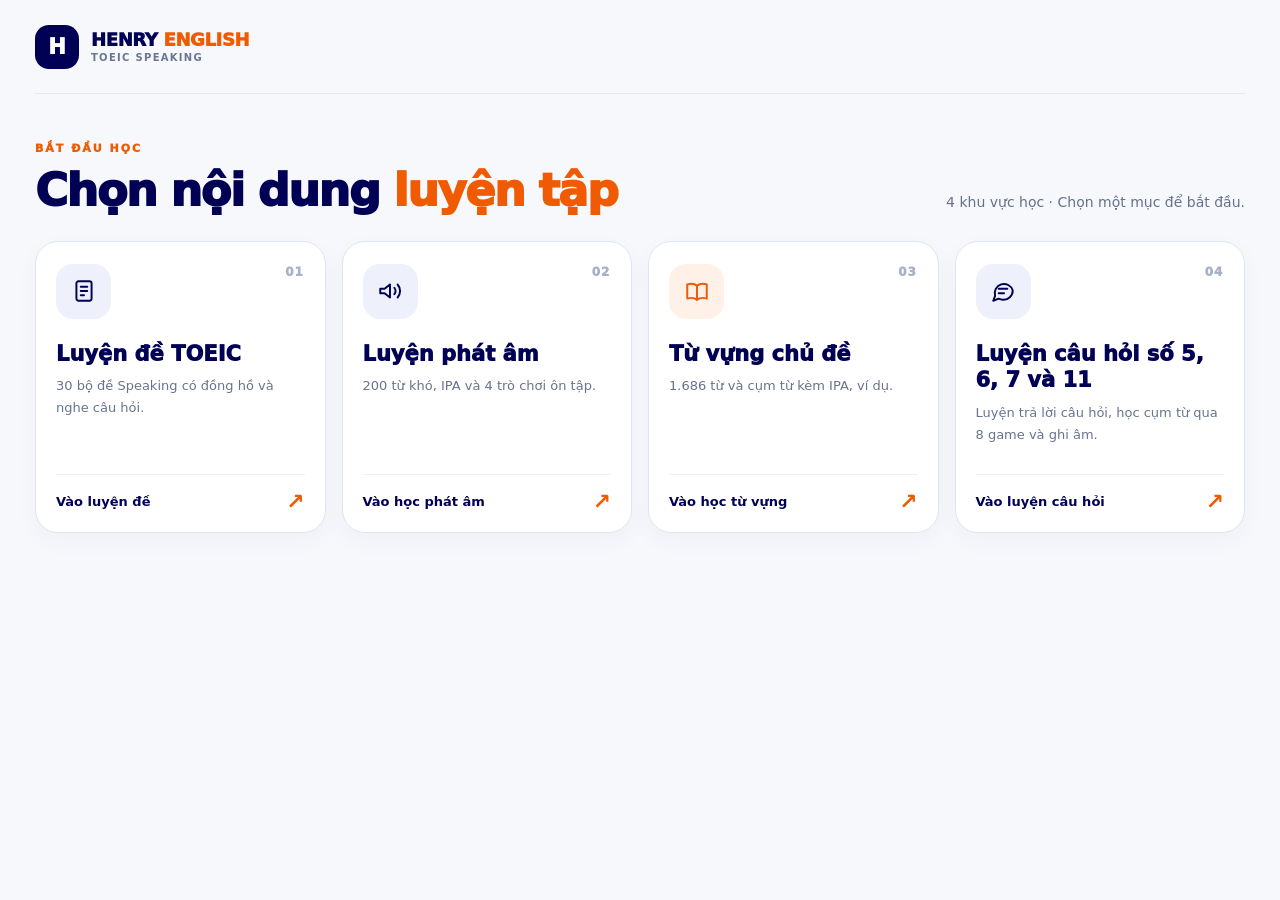
==== commit 4d04a648: "Add files via upload" ====
--- a/index.html
+++ b/index.html
@@ -1,12 +1,12 @@
 <!DOCTYPE html><html lang="vi"><head><meta charset="utf-8"><meta name="viewport" content="width=device-width, initial-scale=1, viewport-fit=cover"><title>Henry English | 30 TOEIC Speaking Tests + 200 Difficult Words</title><link rel="stylesheet" href="assets/css/base.css"><link rel="stylesheet" href="assets/css/lex-551.css" id="henryLex551Styles">
 
 <link rel="stylesheet" href="assets/css/branch-compact.css" id="henryThreeBranchCompactCSS">
-<link rel="stylesheet" href="assets/css/lex-tabs.css" id="lex1686TabsStyle"><link rel="stylesheet" href="assets/css/phrase-integration.css"><link rel="stylesheet" href="assets/css/hub-minimal.css"></head><body data-henry-page="hub"><header class="modebar"><div class="modebrand">HENRY <span>ENGLISH</span><small>TOEIC SPEAKING • 30 FULL TESTS + PRONUNCIATION</small></div><button type="button" class="returnHub" id="returnHub" aria-label="Về trang chọn bốn mục học">⌂ &nbsp; 4 mục học</button><nav class="modeactions" aria-label="Các nhánh học"><button type="button" id="modeExam" class="modebtn active" aria-pressed="true">📝 Luyện đề TOEIC (30 SET)</button><button type="button" id="modeVocab" class="modebtn" aria-pressed="false">🔤 Các từ khó phát âm</button><button type="button" id="modeLex" class="modebtn" aria-pressed="false">📚 Học từ vựng theo chủ đề (1.686 từ)</button></nav></header>
+<link rel="stylesheet" href="assets/css/lex-tabs.css" id="lex1686TabsStyle"><link rel="stylesheet" href="assets/css/phrase-integration.css"><link rel="stylesheet" href="assets/css/hub-minimal.css"><link rel="stylesheet" href="assets/css/ui-language.css?v=20261105-v1"></head><body data-henry-page="hub"><header class="modebar"><div class="modebrand">HENRY <span>ENGLISH</span><small>TOEIC SPEAKING • 30 FULL TESTS + PRONUNCIATION</small></div><button type="button" class="returnHub" id="returnHub" aria-label="Về trang chọn bốn mục học">⌂ &nbsp; 4 mục học</button><nav class="modeactions" aria-label="Các nhánh học"><button type="button" id="modeExam" class="modebtn active" aria-pressed="true">📝 Luyện đề TOEIC (30 SET)</button><button type="button" id="modeVocab" class="modebtn" aria-pressed="false">🔤 Các từ khó phát âm</button><button type="button" id="modeLex" class="modebtn" aria-pressed="false">📚 Học từ vựng theo chủ đề (1.686 từ)</button></nav></header>
 <section id="henryHub" class="henryHub" aria-label="Chọn nội dung TOEIC Speaking">
   <div class="hubMinimalWrap">
     <header class="hubMinimalTop">
       <div class="hubMinimalBrand"><span class="hubBrandMark">H</span><span><strong>HENRY <em>ENGLISH</em></strong><small>TOEIC SPEAKING</small></span></div>
-      <span class="hubTopLabel">LEARNING HUB</span>
+      
     </header>
     <div class="hubMinimalIntro">
       <div><span class="hubMiniEyebrow">BẮT ĐẦU HỌC</span><h1>Chọn nội dung <span>luyện tập</span></h1></div>
@@ -37,9 +37,9 @@
       <button type="button" class="hubMinimalCard" data-hub="phrase">
         <span class="hubMinimalNum">04</span>
         <span class="hubMinimalIcon" aria-hidden="true"><svg viewBox="0 0 24 24" width="26" height="26" fill="none" stroke="currentColor" stroke-width="1.8" stroke-linecap="round" stroke-linejoin="round"><path d="M8 10h8M8 14h5"/><path d="M21 11.5a8.5 8.5 0 0 1-9 8.5 9 9 0 0 1-4-.9L3 21l1.7-4.5A8.5 8.5 0 1 1 21 11.5Z"/></svg></span>
-        <strong>Cụm từ & trò chơi</strong>
-        <span class="hubMinimalText">Học cụm từ, 8 game và luyện nói ghi âm.</span>
-        <span class="hubMinimalGo">Vào học cụm từ <span aria-hidden="true">↗</span></span>
+        <strong>Luyện câu hỏi số 5, 6, 7 và 11</strong>
+        <span class="hubMinimalText">Luyện trả lời câu hỏi, học cụm từ qua 8 game và ghi âm.</span>
+        <span class="hubMinimalGo">Vào luyện câu hỏi <span aria-hidden="true">↗</span></span>
       </button>
     </div>
   </div>
@@ -67,7 +67,7 @@
 <script src="assets/js/lexicon-games.js" id="henryLex551Logic"></script>
 
 <section id="phraseGameScreen" hidden aria-label="Học cụm từ qua 8 trò chơi">
-  <iframe id="phraseGameFrame" title="TOEIC Speaking – Luyện cụm từ và trò chơi" data-src="assets/phrase-games/index.html?v=20261103-speech-script-v1" allow="microphone"></iframe>
+  <iframe id="phraseGameFrame" title="TOEIC Speaking – Luyện cụm từ và trò chơi" data-src="assets/phrase-games/index.html?v=20261105-bilingual-v1" allow="microphone"></iframe>
 </section>
 <script src="assets/js/navigation.js" id="henryThreeBranchRoutes"></script>
-</body></html>
+<script src="assets/js/ui-language.js?v=20261105-v1"></script></body></html>
--- a/assets/css/hub-minimal.css
+++ b/assets/css/hub-minimal.css
@@ -0,0 +1,31 @@
+/* Minimal TOEIC Speaking home. Scoped to the hub; other branches unchanged. */
+body[data-henry-page="hub"]{background:#f6f8fc}
+.henryHub{min-height:100dvh;display:block!important;padding:0 25px 52px!important;background:#f6f8fc!important;font-family:system-ui,-apple-system,'Segoe UI',Arial,sans-serif;color:#000055}
+.hubMinimalWrap{max-width:1210px;margin:0 auto}
+.hubMinimalTop{min-height:94px;display:flex;justify-content:space-between;align-items:center;border-bottom:1px solid #e3e8f2}
+.hubMinimalBrand{display:flex;align-items:center;gap:12px}
+.hubBrandMark{display:grid;place-items:center;width:44px;height:44px;border-radius:14px;background:#000055;color:#fff;font-weight:1000;font-size:21px}
+.hubMinimalBrand>span:last-child{display:flex;flex-direction:column;gap:2px}
+.hubMinimalBrand strong{font-size:18px;font-weight:950;line-height:1.1;letter-spacing:-.02em}
+.hubMinimalBrand em{font-style:normal;color:#f05a00}
+.hubMinimalBrand small{font-size:10px;letter-spacing:.13em;color:#6b7791;font-weight:850}
+.hubTopLabel{font-size:11px;letter-spacing:.14em;font-weight:900;color:#72809d}
+.hubMinimalIntro{display:flex;justify-content:space-between;align-items:flex-end;gap:20px;margin:44px 0 24px}
+.hubMiniEyebrow{font-size:11px;letter-spacing:.18em;color:#f05a00;font-weight:950}
+.hubMinimalIntro h1{margin:9px 0 0;font-size:clamp(32px,3.5vw,49px);line-height:1.15;color:#000055;letter-spacing:-.035em;font-weight:950}
+.hubMinimalIntro h1 span{color:#f05a00}
+.hubMinimalIntro p{margin:0 0 4px;color:#65718b;font-size:14px;line-height:1.5}
+.hubMinimalCards{display:grid;grid-template-columns:repeat(4,minmax(0,1fr));gap:16px}
+.hubMinimalCard{appearance:none;border:1px solid #dfe5ef;background:#fff;border-radius:23px;box-shadow:0 8px 25px rgba(6,17,81,.035);min-width:0;min-height:292px;padding:22px 20px 19px;display:flex;flex-direction:column;align-items:flex-start;text-align:left;color:#000055;font:inherit;cursor:pointer;position:relative;transition:transform .18s ease,border-color .18s ease,box-shadow .18s ease}
+.hubMinimalCard:hover{transform:translateY(-4px);border-color:#ffb186;box-shadow:0 18px 40px rgba(0,0,85,.10)}
+.hubMinimalCard:focus-visible{outline:3px solid #f05a00;outline-offset:3px}
+.hubMinimalNum{position:absolute;top:23px;right:21px;font-size:12px;letter-spacing:.06em;font-weight:950;color:#a7b2c8}
+.hubMinimalIcon{display:grid;place-items:center;width:55px;height:55px;border-radius:17px;color:#000055;background:#eef1fc;margin-bottom:22px}
+.hubMinimalCard:nth-child(3) .hubMinimalIcon{color:#f05a00;background:#fff1e8}
+.hubMinimalCard strong{font-weight:950;font-size:21px;line-height:1.28;margin-bottom:8px;color:#000055}
+.hubMinimalText{font-size:13px;line-height:1.65;color:#68748d;min-height:64px}
+.hubMinimalGo{width:100%;border-top:1px solid #eef0f5;padding-top:16px;margin-top:auto;display:flex;align-items:center;justify-content:space-between;font-size:13px;color:#000055;font-weight:900}
+.hubMinimalGo span{color:#f05a00;font-size:22px;line-height:1}
+@media(max-width:1080px){.hubMinimalCards{grid-template-columns:repeat(2,minmax(0,1fr))}.hubMinimalCard{min-height:250px}.hubMinimalText{min-height:45px}}
+@media(max-width:680px){.henryHub{padding:0 15px 30px!important}.hubMinimalTop{min-height:74px}.hubTopLabel{display:none}.hubMinimalIntro{margin:25px 0 17px;display:block}.hubMinimalIntro h1{font-size:31px}.hubMinimalIntro p{font-size:13px;margin-top:10px}.hubMinimalCards{grid-template-columns:1fr;gap:10px}.hubMinimalCard{min-height:0;padding:17px 16px 16px;border-radius:18px;display:grid;grid-template-columns:51px minmax(0,1fr) 16px;gap:2px 12px}.hubMinimalIcon{grid-row:1 / span 3;width:49px;height:49px;border-radius:14px;margin:0}.hubMinimalNum{position:static;grid-column:2;font-size:10px}.hubMinimalCard strong{grid-column:2;font-size:18px;margin:0}.hubMinimalText{grid-column:2;min-height:0;font-size:12px;line-height:1.45}.hubMinimalGo{grid-column:3;grid-row:1 / span 3;align-self:center;border:0;padding:0;font-size:0;min-width:16px}.hubMinimalGo span{font-size:24px}.hubMinimalBrand strong{font-size:16px}}
+@media(prefers-reduced-motion:reduce){.hubMinimalCard{transition:none}}
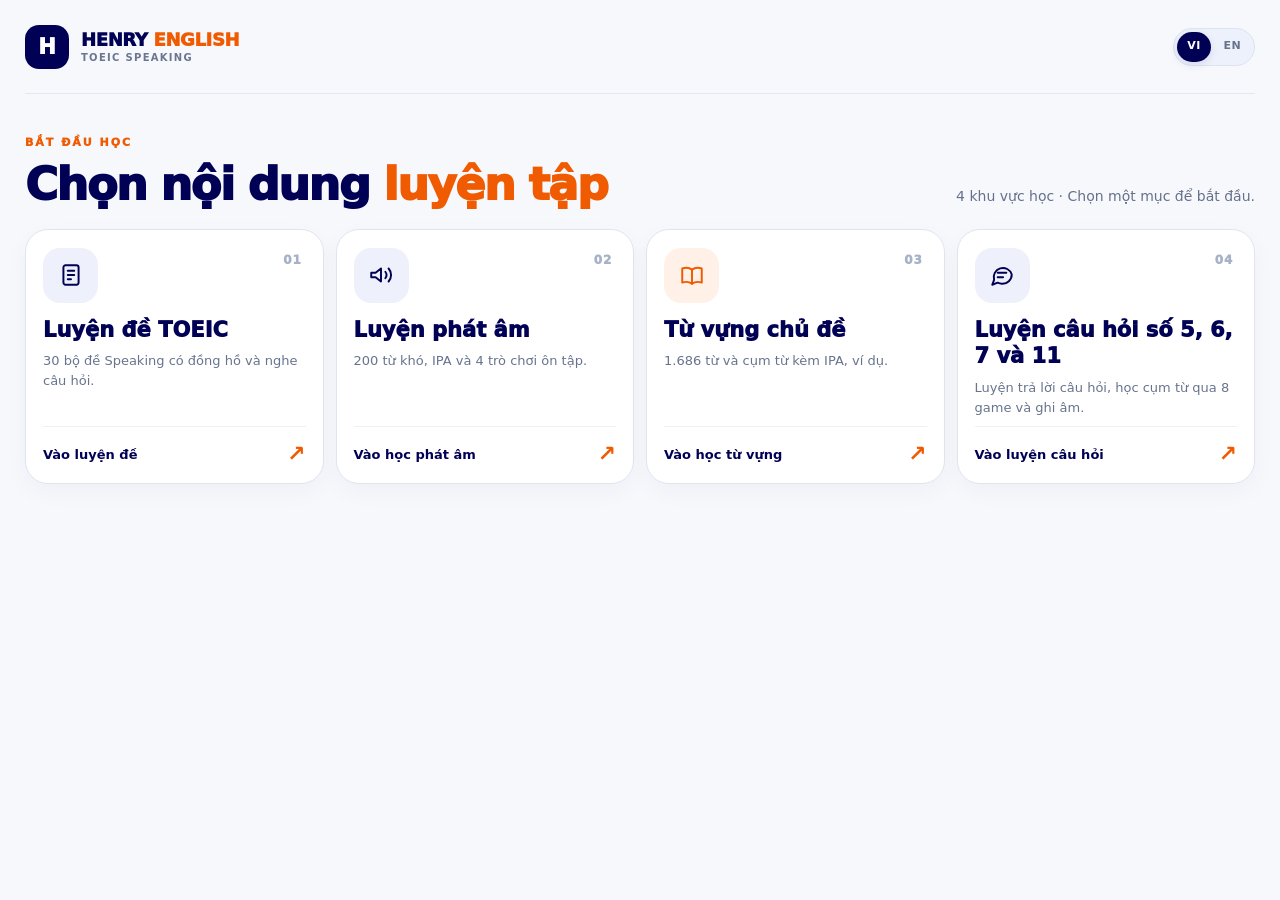
==== commit e705fae1: "Add files via upload" ====
--- a/index.html
+++ b/index.html
@@ -1,7 +1,7 @@
 <!DOCTYPE html><html lang="vi"><head><meta charset="utf-8"><meta name="viewport" content="width=device-width, initial-scale=1, viewport-fit=cover"><title>Henry English | 30 TOEIC Speaking Tests + 200 Difficult Words</title><link rel="stylesheet" href="assets/css/base.css"><link rel="stylesheet" href="assets/css/lex-551.css" id="henryLex551Styles">
 
 <link rel="stylesheet" href="assets/css/branch-compact.css" id="henryThreeBranchCompactCSS">
-<link rel="stylesheet" href="assets/css/lex-tabs.css" id="lex1686TabsStyle"><link rel="stylesheet" href="assets/css/phrase-integration.css"><link rel="stylesheet" href="assets/css/hub-minimal.css"><link rel="stylesheet" href="assets/css/ui-language.css?v=20261105-v1"></head><body data-henry-page="hub"><header class="modebar"><div class="modebrand">HENRY <span>ENGLISH</span><small>TOEIC SPEAKING • 30 FULL TESTS + PRONUNCIATION</small></div><button type="button" class="returnHub" id="returnHub" aria-label="Về trang chọn bốn mục học">⌂ &nbsp; 4 mục học</button><nav class="modeactions" aria-label="Các nhánh học"><button type="button" id="modeExam" class="modebtn active" aria-pressed="true">📝 Luyện đề TOEIC (30 SET)</button><button type="button" id="modeVocab" class="modebtn" aria-pressed="false">🔤 Các từ khó phát âm</button><button type="button" id="modeLex" class="modebtn" aria-pressed="false">📚 Học từ vựng theo chủ đề (1.686 từ)</button></nav></header>
+<link rel="stylesheet" href="assets/css/lex-tabs.css" id="lex1686TabsStyle"><link rel="stylesheet" href="assets/css/phrase-integration.css"><link rel="stylesheet" href="assets/css/hub-minimal.css"><link rel="stylesheet" href="assets/css/ui-language.css?v=20261105-v1"><link rel="stylesheet" href="assets/css/responsive-overrides.css?v=20261120-1"></head><body data-henry-page="hub"><header class="modebar"><div class="modebrand">HENRY <span>ENGLISH</span><small>TOEIC SPEAKING • 30 FULL TESTS + PRONUNCIATION</small></div><button type="button" class="returnHub" id="returnHub" aria-label="Về trang chọn bốn mục học">⌂ &nbsp; 4 mục học</button><nav class="modeactions" aria-label="Các nhánh học"><button type="button" id="modeExam" class="modebtn active" aria-pressed="true">📝 Luyện đề TOEIC (30 SET)</button><button type="button" id="modeVocab" class="modebtn" aria-pressed="false">🔤 Các từ khó phát âm</button><button type="button" id="modeLex" class="modebtn" aria-pressed="false">📚 Học từ vựng theo chủ đề (1.686 từ)</button></nav></header>
 <section id="henryHub" class="henryHub" aria-label="Chọn nội dung TOEIC Speaking">
   <div class="hubMinimalWrap">
     <header class="hubMinimalTop">
@@ -59,7 +59,7 @@
 <main class="lexContent"><div id="lexListMode"><div class="lexHead"><div><div class="lexEyebrow">VOCABULARY • IPA • EXAMPLES • GAMES</div><h1 id="lexCurrentTopic">Học từ vựng</h1><p class="lexSub">Chọn từ muốn học, nghe giọng Anh–Anh và luyện bằng các trò chơi tương tác.</p></div><span class="lexStat" id="lexTotalStat">1.686 mục từ • 52 nhóm</span></div>
 <div id="lexBankTabs" class="lexBankTabs" role="group" aria-label="Loại từ vựng"><button type="button" class="lexBankBtn active" data-lx="bank" data-bank="topic" aria-pressed="true">📚 30 chủ đề <b>1.200</b></button><button type="button" class="lexBankBtn" data-lx="bank" data-bank="adjective" aria-pressed="false">🟠 Tính từ <b>307</b></button><button type="button" class="lexBankBtn" data-lx="bank" data-bank="adverb" aria-pressed="false">🔵 Trạng từ <b>179</b></button></div><div class="lexToolbar"><select id="lexMobileCat" class="lexMobileCat" aria-label="Chọn chủ đề"></select><input id="lexSearch" class="lexSearch" type="search" placeholder="Tìm từ tiếng Anh, IPA hoặc nghĩa tiếng Việt..." aria-label="Tìm từ"><button class="lexBtn" type="button" data-lx="selectedOnly">Xem từ đã chọn</button><button type="button" class="lexBtn lexDensityBtn" id="lexDensityBtn" aria-pressed="false">▦ Xem đầy đủ</button></div>
 <div class="lexQuick"><strong id="lexSelectedStat">0 từ đã chọn</strong><button class="lexBtn" data-lx="allVisible">✓ Chọn tất cả đang xem</button><button class="lexBtn" data-lx="noneVisible">Bỏ chọn đang xem</button><button class="lexBtn" data-lx="random20">🎲 Chọn 20 ngẫu nhiên</button><button class="lexBtn" data-lx="clearAll">Xóa toàn bộ lựa chọn</button><label style="font-size:12px;font-weight:800;color:#586682">Số câu: <select id="lexRoundSize" class="lexRoundSelect"><option value="10">10</option><option value="20" selected>20</option><option value="30">30</option><option value="all">Tất cả</option></select></label></div>
-<div class="lexModeBtns"><button class="lexModeBtn" data-lx="start" data-mode="flash"><span>🃏</span>Flashcard</button><button class="lexModeBtn" data-lx="start" data-mode="quiz"><span>✅</span>Trắc nghiệm</button><button class="lexModeBtn" data-lx="start" data-mode="fly"><span>🚀</span>Chữ bay</button><button class="lexModeBtn" data-lx="start" data-mode="match"><span>🧩</span>Ghép từ – nghĩa</button></div>
+<div class="lexModeBtns"><button class="lexModeBtn" data-lx="start" data-mode="flash"><span>🃏</span>Flashcard</button><button class="lexModeBtn" data-lx="start" data-mode="match"><span>🧩</span>Ghép từ</button><button class="lexModeBtn" data-lx="start" data-mode="quiz"><span>✅</span>Trắc nghiệm</button><button class="lexModeBtn" data-lx="start" data-mode="viquiz"><span>🔊</span>Nghe Việt – Chọn Anh</button><button class="lexModeBtn" data-lx="start" data-mode="vispeak"><span>🎙️</span>Nghe Việt – Nói Anh</button><button class="lexModeBtn" data-lx="start" data-mode="fill"><span>✍️</span>Fill in the Blank</button><button class="lexModeBtn" data-lx="start" data-mode="fly"><span>🚀</span>Chữ bay</button><button class="lexModeBtn" data-lx="start" data-mode="echo"><span>🎧</span>Word Echo</button></div>
 <div id="lexWordList" class="lexWords"></div><p class="lexNote">Nguồn dữ liệu: HENRY ENGLISH TOEIC VOCABULARY EXPANDED 1686. IPA ở các mục bổ sung là phiên âm hướng dẫn từ công cụ en-GB, cần kiểm tra trước khi dùng chấm phát âm. Âm thanh dùng giọng có sẵn trên thiết bị.</p></div>
 <div id="lexGameMode" hidden><div class="lexGameBar"><button class="lexBtn" data-lx="exit">← Trở lại chọn từ</button><strong id="lexGameName">Game</strong><span class="lexScore" id="lexGameScore">0 điểm</span></div><div class="lexGameFrame" id="lexGameStage"></div></div>
 </main></div></div></section>
@@ -69,5 +69,7 @@
 <section id="phraseGameScreen" hidden aria-label="Học cụm từ qua 8 trò chơi">
   <iframe id="phraseGameFrame" title="TOEIC Speaking – Luyện cụm từ và trò chơi" data-src="assets/phrase-games/index.html?v=20261105-bilingual-v1" allow="microphone"></iframe>
 </section>
+<script type="application/x-word-echo" id="wordEchoDemoData">[base64]/[base64]/hurdjIHThuqFtIGThu6tuZyI+4pa2IELhuq90IMSR4bqndTwvYnV0dG9uPgogICAgICA8YnV0dG9uIGNsYXNzPSJ0b29sYnRuIGhpZGUtbW9iaWxlIiB0eXBlPSJidXR0b24iIGlkPSJuZXh0QnRuIiB0aXRsZT0iVOG7qyBzYXUiPlRp4bq/[base64]/[base64]/[base64]/[base64]/bmcgQW5oIGzhurdwIG5oYW5oIHLhu5NpIGNo4bqtbSBk4bqnbiDihpIgbmdoxKlhIHRp4bq/[base64]/[base64]/[base64]/[base64]/[base64]/[base64]/[base64]/[base64]/[base64]/[base64]/biB0aOG6pXAgbmjhuqV0IOG7nyBs4bqnbiBjdeG7kWkuCmZ1bmN0aW9uIGVuZ2xpc2hSYXRlQXQoaW5kZXgsdG90YWwsc3RhcnRSYXRlLGVuZFJhdGUpewogY29uc3QgZnJhY3Rpb249dG90YWw8PTE/[base64]/[base64]/[base64]/[base64]/[base64]/LmNhbmNlbCgpfWNhdGNoKGUpe319KTsKZmlsbCgpOwp9KSgpOwo8L3NjcmlwdD4KPC9ib2R5Pgo8L2h0bWw+Cg==</script>
+<script type="application/x-ielts-fly" id="flyIntegratedTemplate">[base64]/[base64]/[base64]/[base64]/DoG4gYuG7mSDDtCBiYXkgYuG6sW5nIHRp4bq/bmcgQW5oLCBjaOG7iSBjaHV54buDbiBuZ8O0biBuZ+G7ryBjw6J1IGjhu49pIMOibSB0aGFuaC4KICBmdW5jdGlvbiB2b2ljZUZvcihsYW5nKXsKICAgIGNvbnN0IHZvaWNlcz13aW5kb3cuc3BlZWNoU3ludGhlc2lzPy5nZXRWb2ljZXM/[base64]/ICdOZ2hlIG5naMSpYSB0aeG6v25nIFZp4buHdCDihpIgY2jhuqFtIHThu6sgdGnhur9uZyBBbmggxJFhbmcgYmF5JwogICAgICA6ICdOZ2hlIHRp4bq/[base64]/J/Cfh7vwn4ezIENo4bq/IMSR4buZIG5naGUgdGnhur9uZyBWaeG7h3QnOifwn4es8J+HpyBDaOG6vyDEkeG7mSBuZ2hlIHRp4bq/[base64]/[base64]/[base64]/[base64]/[base64]/[base64]</script>
 <script src="assets/js/navigation.js" id="henryThreeBranchRoutes"></script>
 <script src="assets/js/ui-language.js?v=20261105-v1"></script></body></html>
--- a/assets/css/ui-language.css
+++ b/assets/css/ui-language.css
@@ -0,0 +1,19 @@
+/* Compact VN/EN control, independent of website's existing fonts and layout */
+.toeic-lang-switch{display:inline-flex;align-items:center;gap:3px;padding:3px;background:#edf1fb;border:1px solid #dce3f1;border-radius:999px;white-space:nowrap;flex-shrink:0;z-index:2}
+.toeic-lang-switch button{border:0;border-radius:999px;background:transparent;color:#67738d;font-family:inherit;font-weight:900;font-size:11px;min-height:30px;padding:4px 10px;cursor:pointer;letter-spacing:.03em;line-height:1.15}
+.toeic-lang-switch button[aria-pressed="true"]{background:#000055;color:#fff;box-shadow:0 3px 9px #00005519}
+.toeic-lang-switch button:focus-visible{outline:2px solid #f05a00;outline-offset:2px}
+.modebar .toeic-lang-switch,.topbar .toeic-lang-switch{background:#ffffff19;border-color:#ffffff45}
+.modebar .toeic-lang-switch button,.topbar .toeic-lang-switch button{color:#d9e1ff}
+.modebar .toeic-lang-switch button[aria-pressed="true"],.topbar .toeic-lang-switch button[aria-pressed="true"]{background:white;color:#000055}
+.hubMinimalTop>.toeic-lang-switch{margin-left:auto}
+.lexTop .toeic-lang-switch{margin-left:9px}
+.topbar .toeic-lang-switch{margin-right:4px}
+@media(max-width:720px){
+ .toeic-lang-switch{padding:2px;gap:1px}
+ .toeic-lang-switch button{min-height:28px;padding:4px 7px;font-size:10px}
+ .lexTop .toeic-lang-switch{margin-left:2px}
+ .modebar .toeic-lang-switch{margin-left:auto}
+ .topbar .top-right{gap:4px}
+ .topbar .top-back{padding:7px 7px}
+}
--- a/assets/css/responsive-overrides.css
+++ b/assets/css/responsive-overrides.css
@@ -0,0 +1,133 @@
+/* 2026-11-20 responsive density + IELTS-style game additions.
+   Section 04 (phraseGameScreen/iframe) intentionally remains isolated and unchanged. */
+:root{--henry-navy:#000055;--henry-orange:#f05a00}
+html,body{max-width:100%;overflow-x:hidden}
+button,input,select{max-width:100%}
+.hubMinimalWrap{max-width:1540px}
+.hubMinimalIntro{margin-top:clamp(22px,3vw,38px);margin-bottom:18px}
+.hubMinimalCards{gap:12px}
+.hubMinimalCard{min-height:250px;padding:18px 17px}
+.hubMinimalIcon{margin-bottom:14px}
+.hubMinimalText{min-height:48px;line-height:1.5}
+@media(min-width:1500px){.hubMinimalCards{gap:16px}.hubMinimalCard{min-height:260px}}
+/* Main TOEIC exam: keep the prompt and controls visible without wasting width. */
+#examApp{grid-template-columns:205px minmax(0,1fr);gap:0}
+#examApp .sidebar{padding:14px 12px}
+#examApp .main{min-width:0;padding:16px clamp(14px,2vw,28px) 35px}
+#examApp .topline{margin-bottom:10px}
+#examApp .questionbody{padding:clamp(13px,1.5vw,20px);min-height:0}
+#examApp .content{padding:clamp(14px,1.5vw,20px);line-height:1.55}
+#examApp .picturewrap img{max-height:min(48vh,430px)}
+#examApp .controls{padding:12px 16px;gap:8px}
+#examApp .footerbar{margin-top:10px}
+#examApp .more{margin-top:12px}
+@media(max-width:900px){
+ #examApp{display:block}
+ #examApp .sidebar{height:auto;min-height:0;padding:10px 12px;display:grid;grid-template-columns:minmax(0,1fr) auto;align-items:center;gap:8px}
+ #examApp .sidebar .brand{font-size:17px}
+ #examApp .sidebar .sub{display:none}
+ #examApp .mobileSet{display:block;grid-column:1/-1}
+ #examApp .setlist,#examApp .search{display:none}
+ #examApp .main{padding:12px 12px 28px}
+}
+@media(max-width:600px){
+ #examApp .topline{align-items:flex-start;gap:8px}
+ #examApp .topline h1{font-size:19px;margin:0}
+ #examApp .topline p{font-size:11px;margin:3px 0 0}
+ #examApp .chip{font-size:9px;padding:5px 7px}
+ #examApp .tabs{display:flex;overflow-x:auto;gap:5px;padding-bottom:4px;scrollbar-width:thin}
+ #examApp .tab{flex:0 0 auto;min-width:66px;min-height:48px;padding:7px 9px;font-size:10px}
+ #examApp .tab small{font-size:8px}
+ #examApp .questionhead{padding:10px 12px}
+ #examApp .questionhead strong{font-size:15px}
+ #examApp .questionbody{padding:10px;min-height:0}
+ #examApp .instruction{font-size:12px;margin-bottom:8px}
+ #examApp .content{font-size:14px;padding:11px;line-height:1.5}
+ #examApp .qprompt{font-size:15px;padding:12px}
+ #examApp .picturewrap img{max-height:36vh}
+ #examApp .controls{padding:10px;gap:6px}
+ #examApp .btn{font-size:11px;padding:9px 10px}
+ #examApp .timer{min-width:100px;padding:7px 9px}
+ #examApp .timer .sec{font-size:19px}
+ #examApp .footerbar{gap:7px}
+ #examApp .progress{font-size:11px}
+ #examApp .more{font-size:10px;line-height:1.45}
+}
+/* Section 03 vocabulary workbench: dense but legible cards on all breakpoints. */
+#lex551Screen .lexArea{grid-template-columns:190px minmax(0,1fr);gap:8px;padding:8px}
+#lex551Screen .lexSide{padding:9px}
+#lex551Screen .lexContent{padding:10px}
+#lex551Screen .lexWords{grid-template-columns:repeat(3,minmax(0,1fr));gap:6px}
+#lex551Screen .lexWord{padding:8px;min-width:0}
+#lex551Screen .lexWord b{font-size:14px}
+#lex551Screen .lexMeaning{font-size:11px;margin-top:4px}
+#lex551Screen .lexEx{font-size:10px;margin-top:4px;padding-top:4px;-webkit-line-clamp:2}
+#lex551Screen .lexModeBtns{grid-template-columns:repeat(4,minmax(0,1fr));gap:6px;padding-bottom:7px}
+#lex551Screen .lexModeBtn{min-height:43px;padding:6px 5px;font-size:11px}
+#lex551Screen .lexModeBtn span{font-size:17px;margin:0 4px 0 0;display:inline}
+#lex551Screen .lexToolbar{margin:5px 0;gap:5px}
+#lex551Screen .lexQuick{padding:5px 0;gap:5px}
+#lex551Screen .lexSearch,#lex551Screen .lexMobileCat,#lex551Screen .lexRoundSelect{height:35px}
+#lex551Screen .lexGameCard{padding:18px 14px;border-radius:16px}
+#lex551Screen .lexGameWord{font-size:clamp(23px,4vw,36px)}
+#lex551Screen .lexChoices{gap:7px}
+#lex551Screen .lexChoice{min-height:52px;padding:11px 8px;font-size:12px}
+#lex551Screen .lexGameActions{gap:6px;margin-top:12px}
+#lex551Screen .lexBtn{min-height:34px;padding:7px 9px}
+#lex551Screen .lexGamePrompt{margin:6px 0 10px}
+#lex551Screen .lexIeltsFull{position:fixed;inset:0;z-index:10000;background:#050812}
+#lex551Screen .lexIeltsFull iframe{display:block;width:100%;height:100%;border:0;background:#050812}
+#lex551Screen .lexIeltsExit{position:fixed;z-index:10002;left:12px;bottom:14px;border:1px solid #ffffff75;border-radius:12px;background:#060c1eec;color:#fff;padding:10px 14px;font-weight:850;box-shadow:0 5px 20px #0006}
+#lex551Screen .lexCountdown{font-size:clamp(32px,6vw,52px);font-weight:950;color:var(--lxO);margin:8px}
+#lex551Screen .lexFillInput{width:min(100%,420px);height:46px;border:1px solid #cfd8e8;border-radius:12px;padding:0 13px;font:inherit;font-size:16px}
+#lex551Screen .lexFillPrompt{margin:18px 0}
+@media(max-width:900px){
+ #lex551Screen .lexArea{display:flex;flex-direction:column}
+ #lex551Screen .lexSide{display:none}
+ #lex551Screen .lexContent{flex:1}
+ #lex551Screen .lexMobileCat{display:block;width:34%;flex:0 1 34%}
+ #lex551Screen .lexWords{grid-template-columns:repeat(2,minmax(0,1fr))}
+}
+@media(max-width:600px){
+ #lex551Screen .lexTop{min-height:44px;max-height:48px;padding:5px 7px;gap:5px}
+ #lex551Screen .lexTitle{font-size:10px;line-height:1.15}
+ #lex551Screen .lexTitle small{font-size:7px}
+ #lex551Screen .lexTop .lexTopBtn{font-size:9px;min-height:29px;padding:5px 7px;white-space:nowrap}
+ #lex551Screen .lexArea{padding:4px}
+ #lex551Screen .lexContent{padding:7px}
+ #lex551Screen .lexHead{gap:5px}
+ #lex551Screen h1{font-size:17px}
+ #lex551Screen .lexSub{display:none}
+ #lex551Screen .lexStat{font-size:8px;padding:4px 6px}
+ #lex551Screen .lexToolbar{display:flex;flex-wrap:wrap}
+ #lex551Screen .lexMobileCat{width:100%;flex:1 1 100%;height:32px}
+ #lex551Screen .lexSearch{width:100%;flex:1 1 100%;height:33px}
+ #lex551Screen .lexToolbar>.lexBtn{min-height:30px;padding:5px 7px;font-size:10px}
+ #lex551Screen .lexQuick{max-height:60px;overflow:auto;align-content:flex-start}
+ #lex551Screen .lexQuick strong{font-size:10px}
+ #lex551Screen .lexQuick .lexBtn{min-height:28px;font-size:9px;padding:4px 6px}
+ #lex551Screen .lexModeBtns{grid-template-columns:repeat(4,minmax(0,1fr));gap:4px}
+ #lex551Screen .lexModeBtn{min-height:42px;padding:4px 2px;font-size:9px;line-height:1.15;border-radius:8px}
+ #lex551Screen .lexModeBtn span{display:block;font-size:16px;margin:0 0 2px}
+ #lex551Screen .lexWords{grid-template-columns:repeat(2,minmax(0,1fr));gap:5px;padding:2px}
+ #lex551Screen .lexWord{padding:7px;border-radius:9px}
+ #lex551Screen .lexWord b{font-size:12px}
+ #lex551Screen .lexIPA{font-size:9px;margin-top:1px}
+ #lex551Screen .lexMeta{font-size:8px}
+ #lex551Screen .lexMeaning{font-size:10px;line-height:1.25}
+ #lex551Screen .lexEx{font-size:9px;line-height:1.25;-webkit-line-clamp:2}
+ #lex551Screen .lexSpeak{height:27px;min-width:27px;font-size:13px;border-radius:7px}
+ #lex551Screen .lexWordTop{gap:4px}
+ #lex551Screen .lexWordTop input{width:13px;height:13px}
+ #lex551Screen .lexGameBar{margin-bottom:5px}
+ #lex551Screen .lexGameFrame{padding:0}
+ #lex551Screen .lexGameCard{padding:14px 10px}
+ #lex551Screen .lexGameMeaning{font-size:19px}
+ #lex551Screen .lexChoices{grid-template-columns:repeat(2,minmax(0,1fr));gap:6px}
+ #lex551Screen .lexChoice{font-size:11px;min-height:48px;padding:8px 5px}
+ #lex551Screen .lexBtn{font-size:10px;min-height:31px;padding:6px 7px}
+}
+@media(max-width:360px){
+ #lex551Screen .lexWords{grid-template-columns:1fr}
+ #lex551Screen .lexModeBtn{font-size:8px}
+}
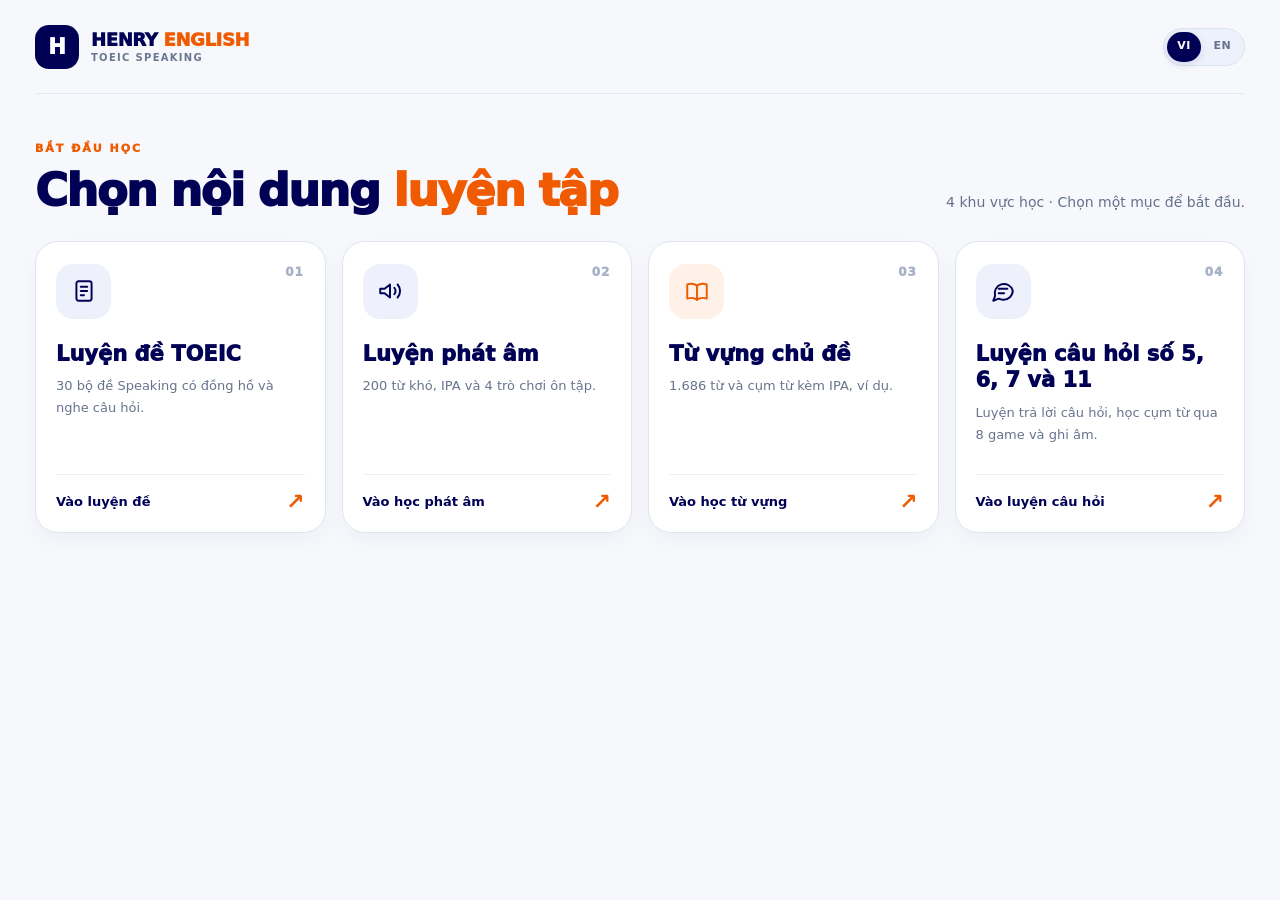
==== commit 968c0a02: "Add files via upload" ====
--- a/index.html
+++ b/index.html
@@ -1,7 +1,7 @@
 <!DOCTYPE html><html lang="vi"><head><meta charset="utf-8"><meta name="viewport" content="width=device-width, initial-scale=1, viewport-fit=cover"><title>Henry English | 30 TOEIC Speaking Tests + 200 Difficult Words</title><link rel="stylesheet" href="assets/css/base.css"><link rel="stylesheet" href="assets/css/lex-551.css" id="henryLex551Styles">
 
 <link rel="stylesheet" href="assets/css/branch-compact.css" id="henryThreeBranchCompactCSS">
-<link rel="stylesheet" href="assets/css/lex-tabs.css" id="lex1686TabsStyle"><link rel="stylesheet" href="assets/css/phrase-integration.css"><link rel="stylesheet" href="assets/css/hub-minimal.css"><link rel="stylesheet" href="assets/css/ui-language.css?v=20261105-v1"><link rel="stylesheet" href="assets/css/responsive-overrides.css?v=20261120-1"></head><body data-henry-page="hub"><header class="modebar"><div class="modebrand">HENRY <span>ENGLISH</span><small>TOEIC SPEAKING • 30 FULL TESTS + PRONUNCIATION</small></div><button type="button" class="returnHub" id="returnHub" aria-label="Về trang chọn bốn mục học">⌂ &nbsp; 4 mục học</button><nav class="modeactions" aria-label="Các nhánh học"><button type="button" id="modeExam" class="modebtn active" aria-pressed="true">📝 Luyện đề TOEIC (30 SET)</button><button type="button" id="modeVocab" class="modebtn" aria-pressed="false">🔤 Các từ khó phát âm</button><button type="button" id="modeLex" class="modebtn" aria-pressed="false">📚 Học từ vựng theo chủ đề (1.686 từ)</button></nav></header>
+<link rel="stylesheet" href="assets/css/lex-tabs.css" id="lex1686TabsStyle"><link rel="stylesheet" href="assets/css/phrase-integration.css"><link rel="stylesheet" href="assets/css/hub-minimal.css"><link rel="stylesheet" href="assets/css/ui-language.css?v=20261105-v1"><link rel="stylesheet" href="assets/css/final-clean-layout.css?v=20261120-fix2"></head><body data-henry-page="hub"><header class="modebar"><div class="modebrand">HENRY <span>ENGLISH</span><small>TOEIC SPEAKING • 30 FULL TESTS + PRONUNCIATION</small></div><button type="button" class="returnHub" id="returnHub" aria-label="Về trang chọn bốn mục học">⌂ &nbsp; 4 mục học</button><nav class="modeactions" aria-label="Các nhánh học"><button type="button" id="modeExam" class="modebtn active" aria-pressed="true">📝 Luyện đề TOEIC (30 SET)</button><button type="button" id="modeVocab" class="modebtn" aria-pressed="false">🔤 Các từ khó phát âm</button><button type="button" id="modeLex" class="modebtn" aria-pressed="false">📚 Học từ vựng theo chủ đề (1.686 từ)</button></nav></header>
 <section id="henryHub" class="henryHub" aria-label="Chọn nội dung TOEIC Speaking">
   <div class="hubMinimalWrap">
     <header class="hubMinimalTop">
@@ -59,7 +59,7 @@
 <main class="lexContent"><div id="lexListMode"><div class="lexHead"><div><div class="lexEyebrow">VOCABULARY • IPA • EXAMPLES • GAMES</div><h1 id="lexCurrentTopic">Học từ vựng</h1><p class="lexSub">Chọn từ muốn học, nghe giọng Anh–Anh và luyện bằng các trò chơi tương tác.</p></div><span class="lexStat" id="lexTotalStat">1.686 mục từ • 52 nhóm</span></div>
 <div id="lexBankTabs" class="lexBankTabs" role="group" aria-label="Loại từ vựng"><button type="button" class="lexBankBtn active" data-lx="bank" data-bank="topic" aria-pressed="true">📚 30 chủ đề <b>1.200</b></button><button type="button" class="lexBankBtn" data-lx="bank" data-bank="adjective" aria-pressed="false">🟠 Tính từ <b>307</b></button><button type="button" class="lexBankBtn" data-lx="bank" data-bank="adverb" aria-pressed="false">🔵 Trạng từ <b>179</b></button></div><div class="lexToolbar"><select id="lexMobileCat" class="lexMobileCat" aria-label="Chọn chủ đề"></select><input id="lexSearch" class="lexSearch" type="search" placeholder="Tìm từ tiếng Anh, IPA hoặc nghĩa tiếng Việt..." aria-label="Tìm từ"><button class="lexBtn" type="button" data-lx="selectedOnly">Xem từ đã chọn</button><button type="button" class="lexBtn lexDensityBtn" id="lexDensityBtn" aria-pressed="false">▦ Xem đầy đủ</button></div>
 <div class="lexQuick"><strong id="lexSelectedStat">0 từ đã chọn</strong><button class="lexBtn" data-lx="allVisible">✓ Chọn tất cả đang xem</button><button class="lexBtn" data-lx="noneVisible">Bỏ chọn đang xem</button><button class="lexBtn" data-lx="random20">🎲 Chọn 20 ngẫu nhiên</button><button class="lexBtn" data-lx="clearAll">Xóa toàn bộ lựa chọn</button><label style="font-size:12px;font-weight:800;color:#586682">Số câu: <select id="lexRoundSize" class="lexRoundSelect"><option value="10">10</option><option value="20" selected>20</option><option value="30">30</option><option value="all">Tất cả</option></select></label></div>
-<div class="lexModeBtns"><button class="lexModeBtn" data-lx="start" data-mode="flash"><span>🃏</span>Flashcard</button><button class="lexModeBtn" data-lx="start" data-mode="match"><span>🧩</span>Ghép từ</button><button class="lexModeBtn" data-lx="start" data-mode="quiz"><span>✅</span>Trắc nghiệm</button><button class="lexModeBtn" data-lx="start" data-mode="viquiz"><span>🔊</span>Nghe Việt – Chọn Anh</button><button class="lexModeBtn" data-lx="start" data-mode="vispeak"><span>🎙️</span>Nghe Việt – Nói Anh</button><button class="lexModeBtn" data-lx="start" data-mode="fill"><span>✍️</span>Fill in the Blank</button><button class="lexModeBtn" data-lx="start" data-mode="fly"><span>🚀</span>Chữ bay</button><button class="lexModeBtn" data-lx="start" data-mode="echo"><span>🎧</span>Word Echo</button></div>
+<div class="lexModeBtns"><button class="lexModeBtn" data-lx="start" data-mode="flash"><span>🃏</span>Flashcard</button><button class="lexModeBtn" data-lx="start" data-mode="quiz"><span>✅</span>Trắc nghiệm</button><button class="lexModeBtn" data-lx="start" data-mode="fly"><span>🚀</span>Chữ bay</button><button class="lexModeBtn" data-lx="start" data-mode="match"><span>🧩</span>Ghép từ – nghĩa</button></div>
 <div id="lexWordList" class="lexWords"></div><p class="lexNote">Nguồn dữ liệu: HENRY ENGLISH TOEIC VOCABULARY EXPANDED 1686. IPA ở các mục bổ sung là phiên âm hướng dẫn từ công cụ en-GB, cần kiểm tra trước khi dùng chấm phát âm. Âm thanh dùng giọng có sẵn trên thiết bị.</p></div>
 <div id="lexGameMode" hidden><div class="lexGameBar"><button class="lexBtn" data-lx="exit">← Trở lại chọn từ</button><strong id="lexGameName">Game</strong><span class="lexScore" id="lexGameScore">0 điểm</span></div><div class="lexGameFrame" id="lexGameStage"></div></div>
 </main></div></div></section>
@@ -69,7 +69,5 @@
 <section id="phraseGameScreen" hidden aria-label="Học cụm từ qua 8 trò chơi">
   <iframe id="phraseGameFrame" title="TOEIC Speaking – Luyện cụm từ và trò chơi" data-src="assets/phrase-games/index.html?v=20261105-bilingual-v1" allow="microphone"></iframe>
 </section>
-<script type="application/x-word-echo" id="wordEchoDemoData">[base64]/[base64]/hurdjIHThuqFtIGThu6tuZyI+4pa2IELhuq90IMSR4bqndTwvYnV0dG9uPgogICAgICA8YnV0dG9uIGNsYXNzPSJ0b29sYnRuIGhpZGUtbW9iaWxlIiB0eXBlPSJidXR0b24iIGlkPSJuZXh0QnRuIiB0aXRsZT0iVOG7qyBzYXUiPlRp4bq/[base64]/[base64]/[base64]/[base64]/bmcgQW5oIGzhurdwIG5oYW5oIHLhu5NpIGNo4bqtbSBk4bqnbiDihpIgbmdoxKlhIHRp4bq/[base64]/[base64]/[base64]/[base64]/[base64]/[base64]/[base64]/[base64]/[base64]/[base64]/biB0aOG6pXAgbmjhuqV0IOG7nyBs4bqnbiBjdeG7kWkuCmZ1bmN0aW9uIGVuZ2xpc2hSYXRlQXQoaW5kZXgsdG90YWwsc3RhcnRSYXRlLGVuZFJhdGUpewogY29uc3QgZnJhY3Rpb249dG90YWw8PTE/[base64]/[base64]/[base64]/[base64]/[base64]/LmNhbmNlbCgpfWNhdGNoKGUpe319KTsKZmlsbCgpOwp9KSgpOwo8L3NjcmlwdD4KPC9ib2R5Pgo8L2h0bWw+Cg==</script>
-<script type="application/x-ielts-fly" id="flyIntegratedTemplate">[base64]/[base64]/[base64]/[base64]/DoG4gYuG7mSDDtCBiYXkgYuG6sW5nIHRp4bq/bmcgQW5oLCBjaOG7iSBjaHV54buDbiBuZ8O0biBuZ+G7ryBjw6J1IGjhu49pIMOibSB0aGFuaC4KICBmdW5jdGlvbiB2b2ljZUZvcihsYW5nKXsKICAgIGNvbnN0IHZvaWNlcz13aW5kb3cuc3BlZWNoU3ludGhlc2lzPy5nZXRWb2ljZXM/[base64]/ICdOZ2hlIG5naMSpYSB0aeG6v25nIFZp4buHdCDihpIgY2jhuqFtIHThu6sgdGnhur9uZyBBbmggxJFhbmcgYmF5JwogICAgICA6ICdOZ2hlIHRp4bq/[base64]/J/Cfh7vwn4ezIENo4bq/IMSR4buZIG5naGUgdGnhur9uZyBWaeG7h3QnOifwn4es8J+HpyBDaOG6vyDEkeG7mSBuZ2hlIHRp4bq/[base64]/[base64]/[base64]/[base64]/[base64]/[base64]</script>
 <script src="assets/js/navigation.js" id="henryThreeBranchRoutes"></script>
 <script src="assets/js/ui-language.js?v=20261105-v1"></script></body></html>
--- a/assets/css/final-clean-layout.css
+++ b/assets/css/final-clean-layout.css
@@ -0,0 +1,29 @@
+/* Responsive cleanup. Keep original design system active; never replace base styles. */
+html, body { max-width:100%; overflow-x:hidden; }
+body, button, input, select, textarea { font-family:"Nunito Sans","Be Vietnam Pro",system-ui,-apple-system,"Segoe UI",Arial,sans-serif; }
+
+/* The pronunciation content should scroll with the document, not inside a tiny panel. */
+#vocabApp { height:auto !important; min-height:100vh !important; overflow:visible !important; }
+#vocabApp .vx-hero, #vocabApp .vx-gameinfo { display:none !important; }
+#vocabApp .vx-stage { height:auto !important; max-height:none !important; overflow:visible !important; }
+
+/* Topic vocabulary: remove the redundant promotional/header rows only. */
+#lex551Screen, #lex551Screen .lexLayout, #lex551Screen .lexArea,
+#lex551Screen .lexContent { height:auto !important; min-height:0 !important; overflow:visible !important; }
+#lex551Screen .lexSide { display:none !important; }
+#lex551Screen .lexEyebrow, #lex551Screen .lexSub,
+#lex551Screen .lexSearch, #lex551Screen .lexNote { display:none !important; }
+#lex551Screen .lexWords {
+  height:auto !important; max-height:none !important; overflow:visible !important;
+  display:grid !important; grid-template-columns:repeat(3,minmax(0,1fr)) !important;
+  gap:10px !important; align-content:start !important;
+}
+#lex551Screen .lexContent, #lex551Screen .lexWord,
+#lex551Screen .lexWord * { font-family:"Nunito Sans","Be Vietnam Pro",system-ui,sans-serif !important; }
+@media(max-width:900px) {
+  #lex551Screen .lexWords { grid-template-columns:repeat(2,minmax(0,1fr)) !important; }
+}
+@media(max-width:600px) {
+  #lex551Screen .lexWords { grid-template-columns:1fr !important; }
+  #lex551Screen .lexContent { padding:12px !important; }
+}
